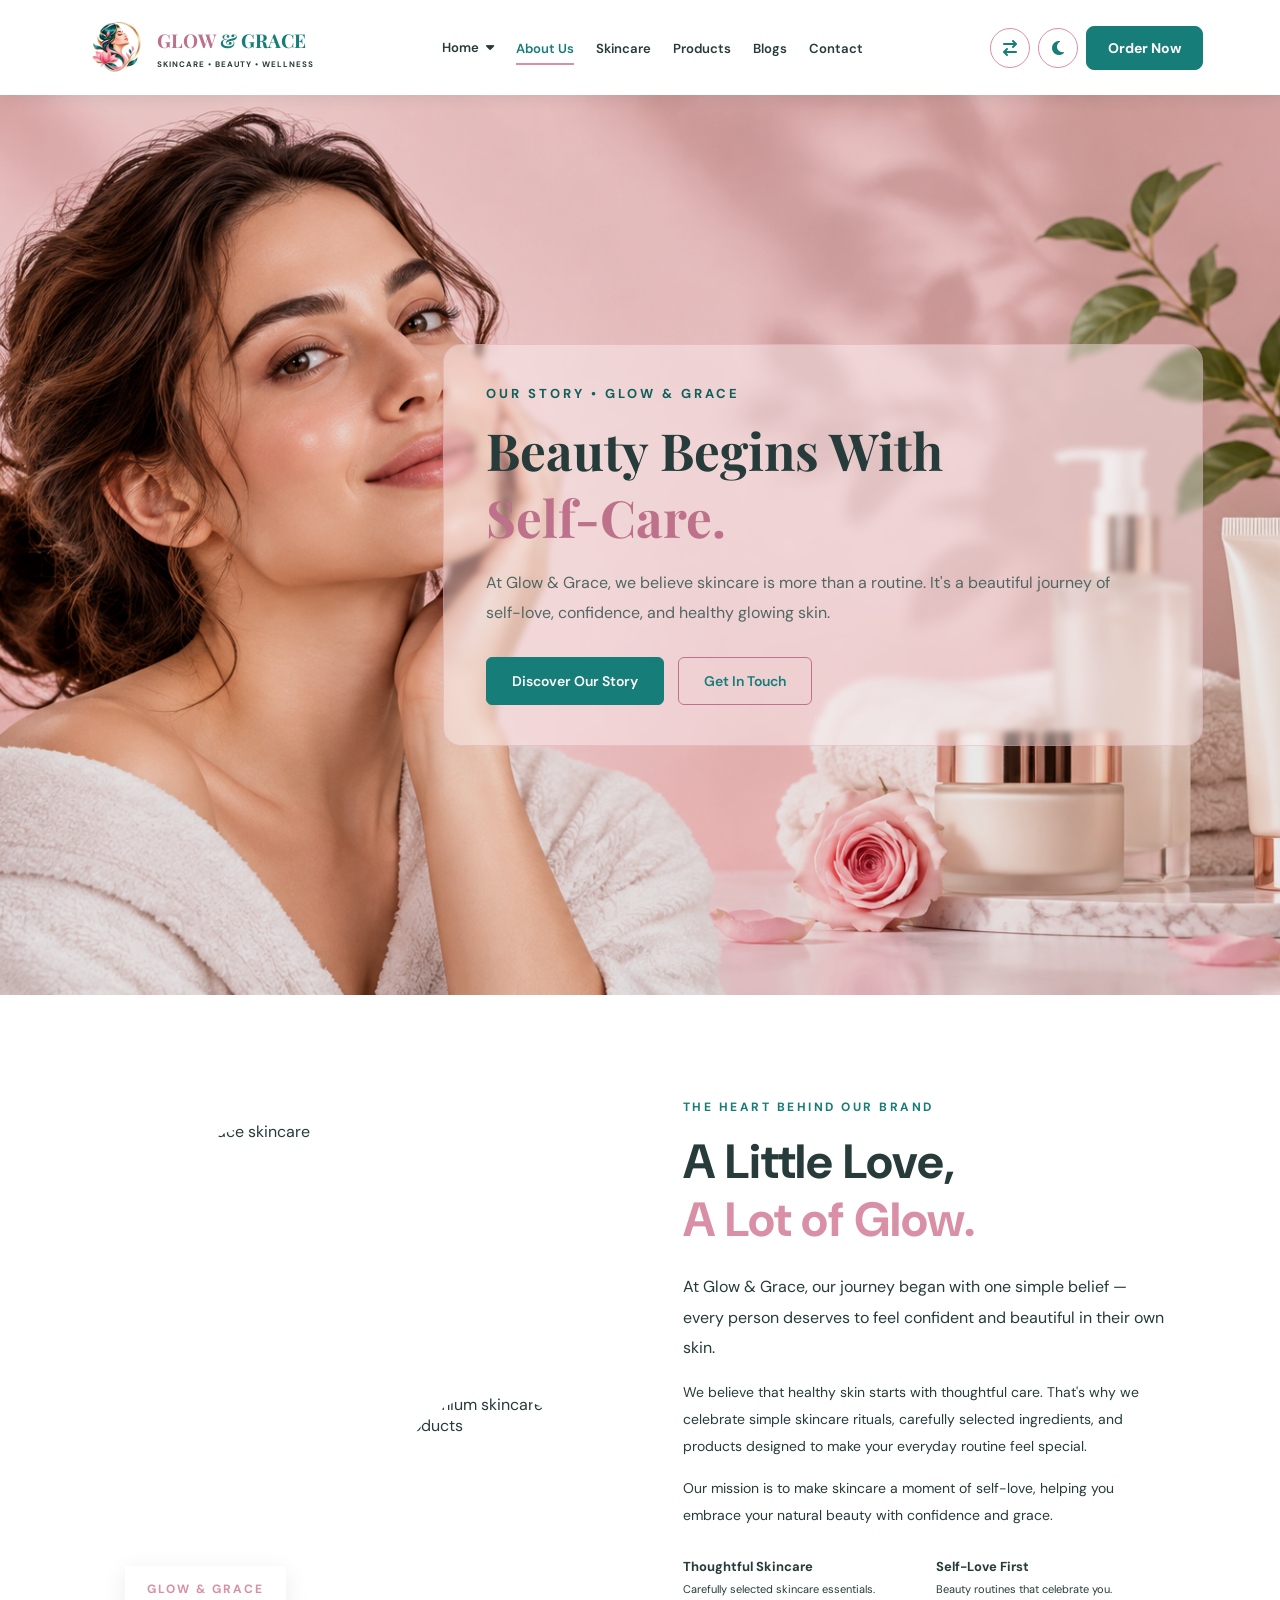
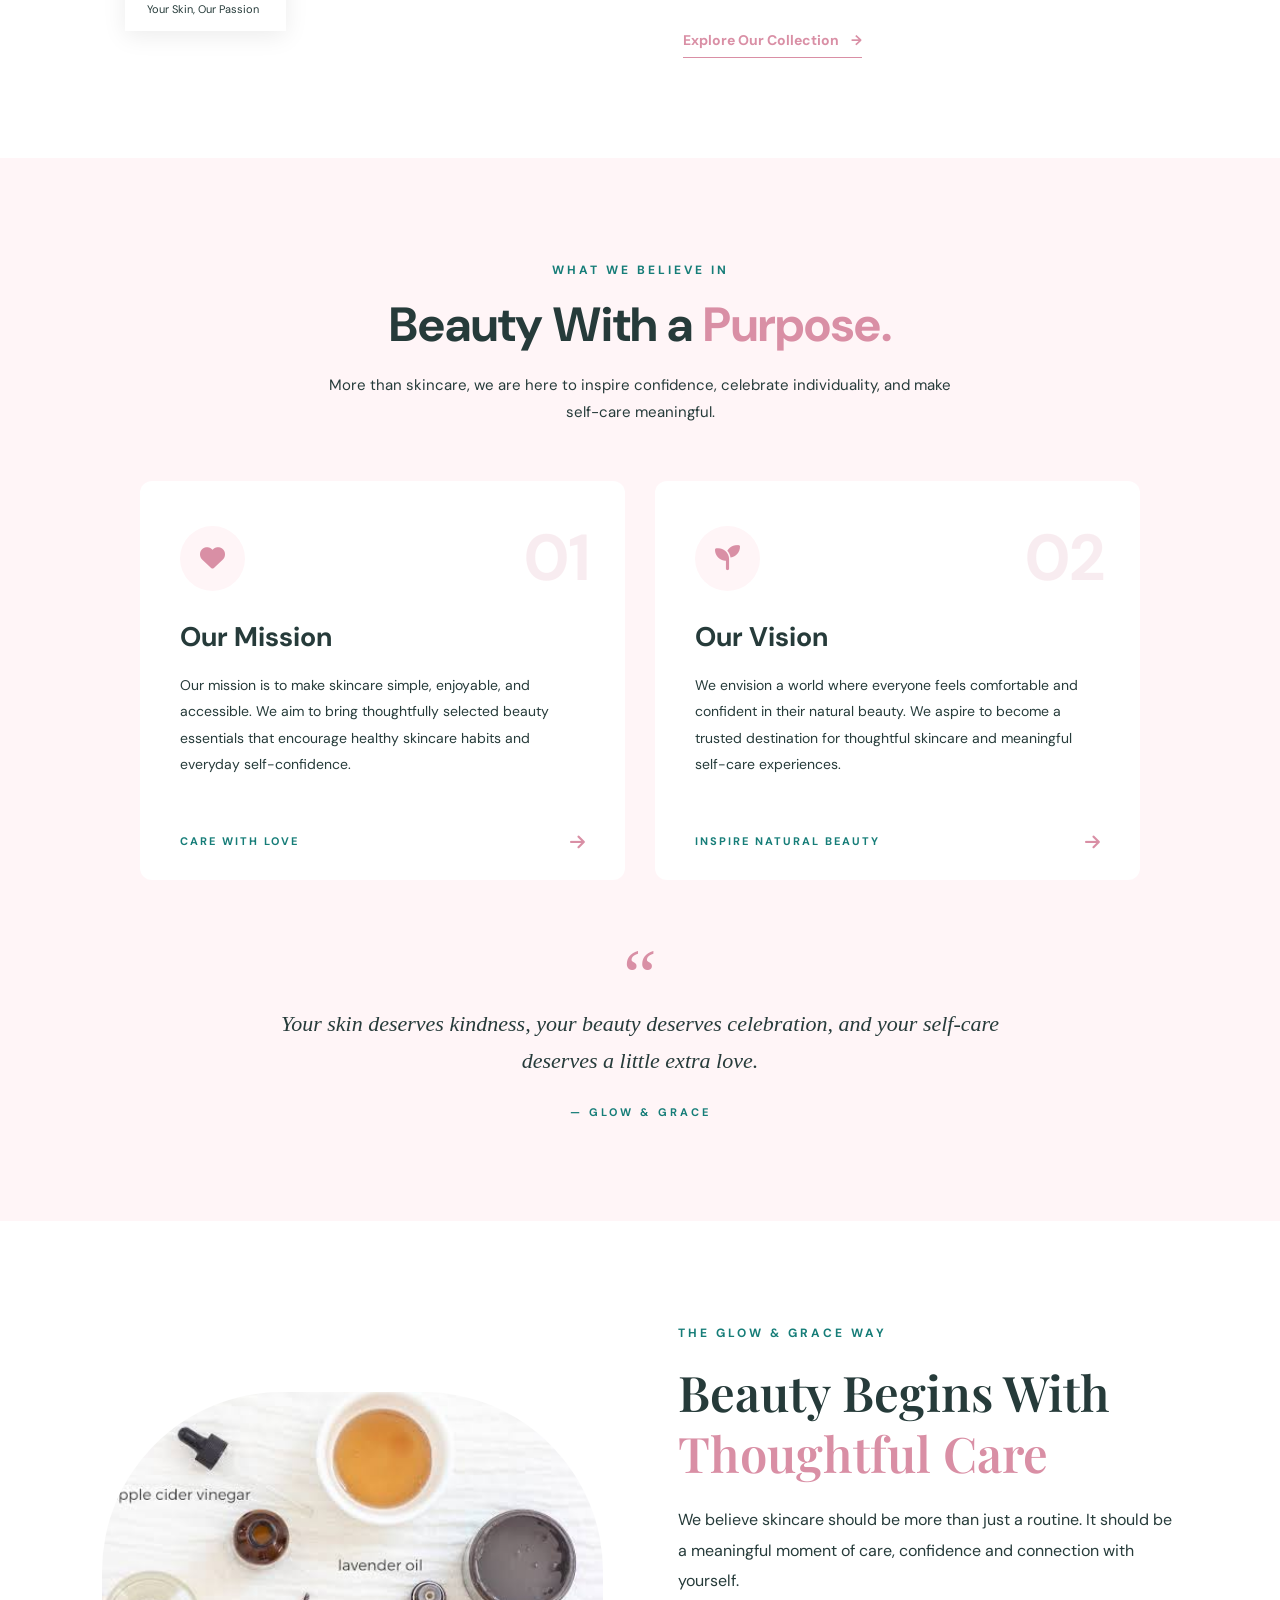
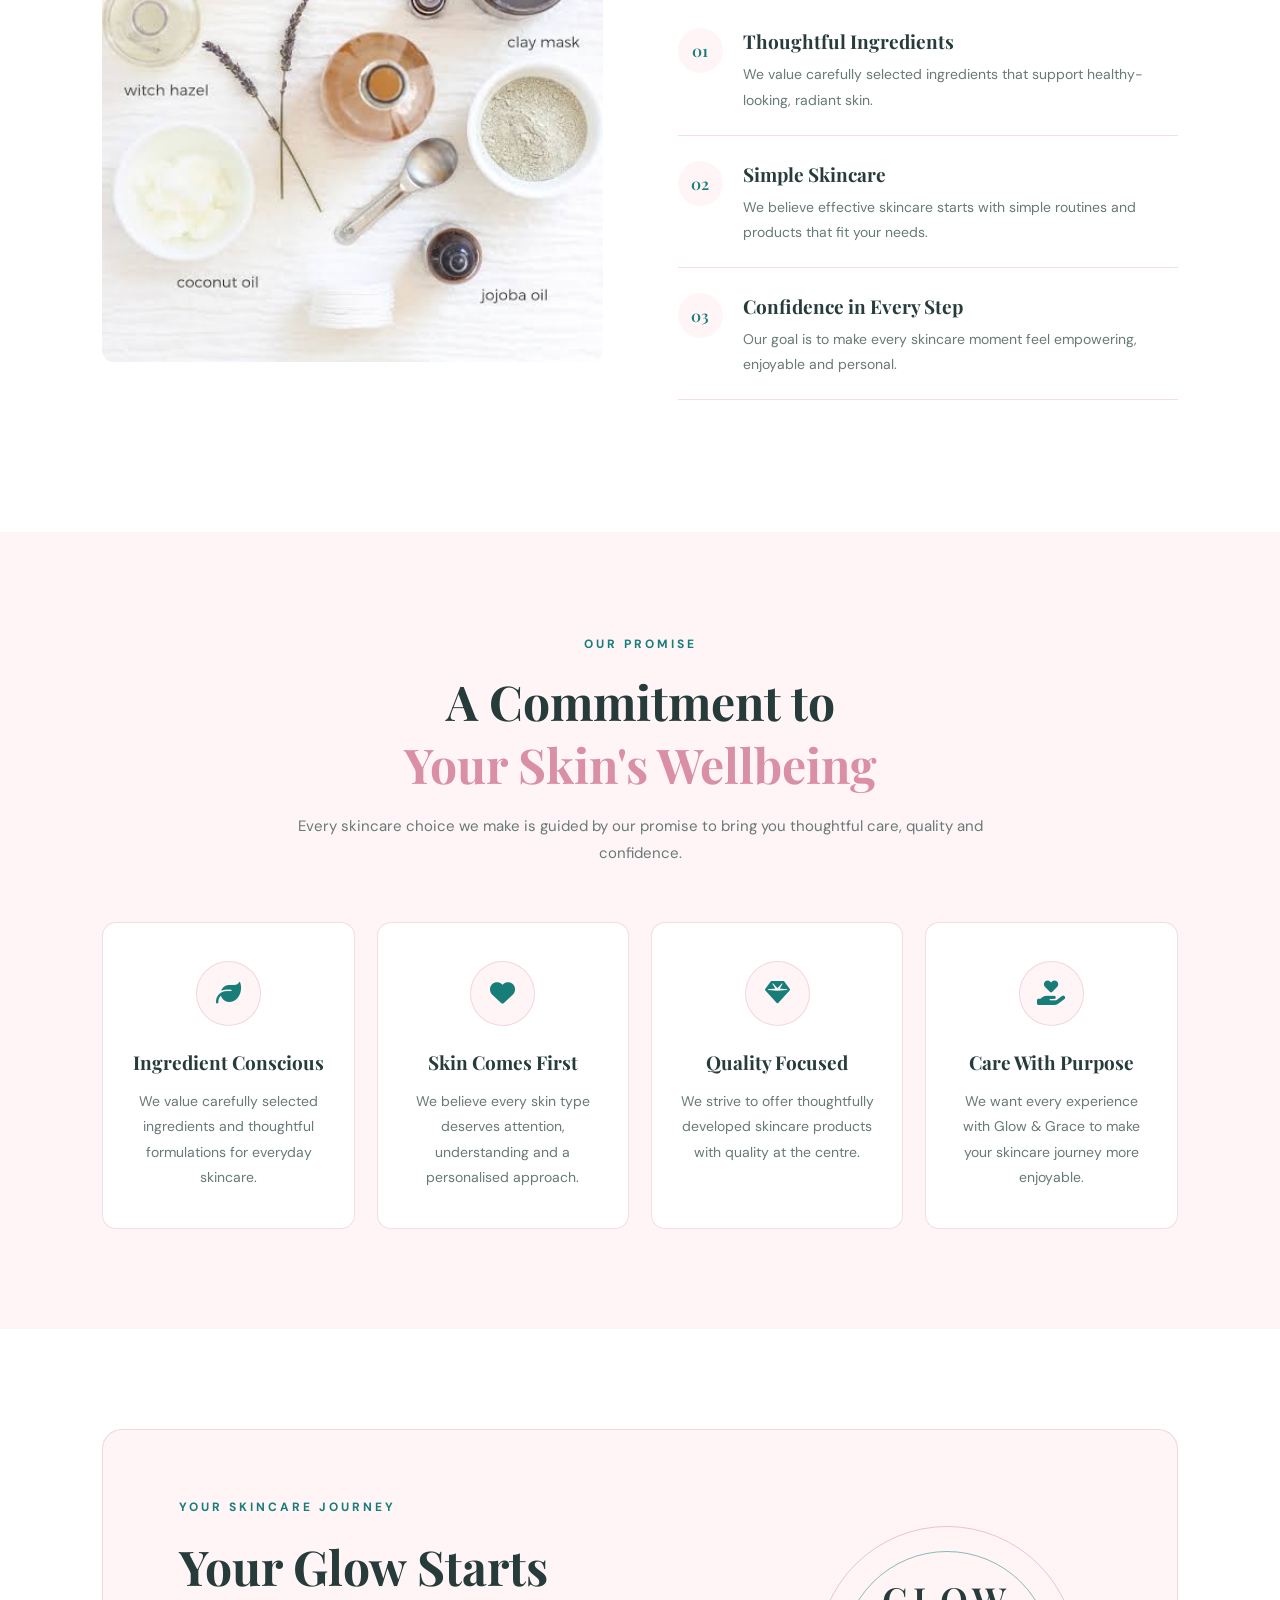
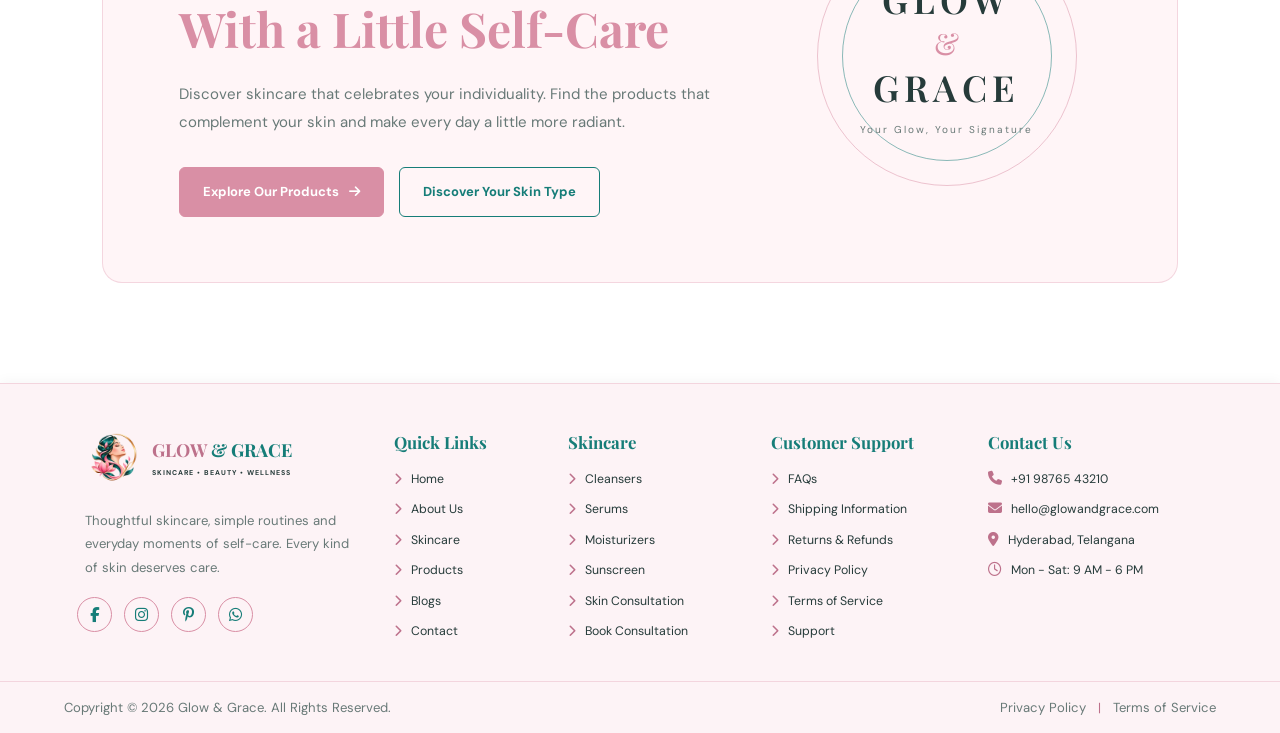
==== about.html @ 5600a412 "Add files via upload" ====
<!DOCTYPE html>
<html lang="en" dir="ltr" data-theme="light">
<head>
    <meta charset="UTF-8">
    <meta name="viewport" content="width=device-width, initial-scale=1.0">

    <title>Glow & Grace | Skincare & Beauty</title>

    <link rel="icon" type="image/png" href="Images/g&glogo1.png">
    <link rel="stylesheet" href="main.css">
    <link rel="stylesheet" href="about.css">
    <script src="main.js"></script>

    <link rel="stylesheet"
    href="https://cdnjs.cloudflare.com/ajax/libs/font-awesome/6.7.2/css/all.min.css">

    <link href="https://fonts.googleapis.com/css2?family=DM+Sans:wght@400;500;600;700&family=Playfair+Display:wght@600;700&display=swap" rel="stylesheet">
</head>

<body>

<!-- ================= HEADER ================= -->

<header class="header">

    <nav class="nav-bar">

        <div class="brand">

            <div class="brand-logo">
                <img src="Images/g&glogo1.png" alt="Glow & Grace Logo">
            </div>

            <div class="brand-title">
                <h1>GLOW <span>& GRACE</span></h1>
                <p>SKINCARE • BEAUTY • WELLNESS</p>
            </div>

        </div>

        <ul class="nav-links" id="navLinks">

            <li class="dropdown">

                <a href="index.html" class="home-btn" id="homeDropdownBtn" data-page="home">
                    Home
                    <span class="caret">
                        <i class="fa-solid fa-caret-down"></i>
                    </span>
                </a>

                <ul class="dropdown-menu" id="homeDropdown">
                    <li><a href="index.html">Home Classic</a></li>
                    <li><a href="home2.html">Home Standard</a></li>
                </ul>

            </li>

            <li><a href="about.html" class="nav-link" data-page="about">About Us</a></li>
            <li><a href="skincare.html" class="nav-link" data-page="skincare">Skincare</a></li>
            <li><a href="products.html" class="nav-link" data-page="products">Products</a></li>
            <li><a href="blog.html" class="nav-link" data-page="blog">Blogs</a></li>
            <li><a href="contact.html" class="nav-link" data-page="contact">Contact</a></li>

        </ul>

        <div class="toggles">

            <button class="utility-toggle" id="rtl-toggle"
                aria-label="Toggle RTL">
                <i class="fa-solid fa-arrow-right-arrow-left"></i>
            </button>

            <button class="utility-toggle" id="theme-toggle"
                aria-label="Toggle dark mode">
                <i class="fa-solid fa-moon"></i>
            </button>

            <a href="order.html" class="primary-btn">
                Order Now
            </a>

            <button class="menu-toggle" id="menu-toggle"
                aria-label="Toggle navigation">
                <i class="fa-solid fa-bars"></i>
            </button>

        </div>

    </nav>

</header>


<!-- ================= HERO SECTION ================= -->

<main>
    
<!-- ABOUT HERO SECTION -->
<section class="about-hero">
    <div class="about-hero-overlay"></div>

    <div class="container about-hero-container">
        <div class="about-hero-content">

            <span class="about-subtitle">
                OUR STORY • GLOW & GRACE
            </span>

            <h1 style="color:#263B3A ;">
                Beauty Begins With
                <span>Self-Care.</span>
            </h1>

            <p style="color: #167d78;">
                At Glow & Grace, we believe skincare is more
                than a routine. It's a beautiful journey of
                self-love, confidence, and healthy glowing skin.
            </p>

            <div class="about-hero-buttons">
                <a href="#our-story" class="about-btn-primary"
                style="background-color: #167D78; color: #FFFFFF; border: 1px solid #167D78;">
                    Discover Our Story
                </a>

                <a href="contact.html" class="about-btn-outline">
                    Get In Touch
                </a>
            </div>

        </div>

       
    </div>
</section>



<!-- =================================
     SECTION 2 - OUR STORY
================================= -->

<section class="our-story-section" id="our-story">
    <div class="container">

        <div class="our-story-grid">

            <!-- LEFT IMAGE -->
            <div class="our-story-images">

                <div class="story-main-image">
                    <img src="https://encrypted-tbn0.gstatic.com/images?q=tbn:ANd9GcR_HB7GALPeX3-nmon_nS7plhGs4Q5XdDBmtcfetYXggQ&s=10"
                         alt="Glow and Grace skincare">
                </div>

                <div class="story-small-image">
                    <img src="https://encrypted-tbn0.gstatic.com/images?q=tbn:ANd9GcQQ8fSxWp8APj9fHH4WBoikP_rkO6vS7uFGVinay301bA&s=10"
                         alt="Premium skincare products">
                </div>

                <div class="story-image-label">
                    <span>GLOW & GRACE</span>
                    <small>Your Skin, Our Passion</small>
                </div>

            </div>

            <!-- RIGHT CONTENT -->
            <div class="our-story-content">

                <span class="story-subtitle">
                    THE HEART BEHIND OUR BRAND
                </span>

                <h2>
                    A Little Love,
                    <span>A Lot of Glow.</span>
                </h2>

                <p class="story-intro">
                    At Glow & Grace, our journey began with
                    one simple belief — every person deserves
                    to feel confident and beautiful in their
                    own skin.
                </p>

                <p>
                    We believe that healthy skin starts with
                    thoughtful care. That's why we celebrate
                    simple skincare rituals, carefully selected
                    ingredients, and products designed to make
                    your everyday routine feel special.
                </p>

                <p>
                    Our mission is to make skincare a moment
                    of self-love, helping you embrace your
                    natural beauty with confidence and grace.
                </p>

                <div class="story-highlights">

                    <div class="story-highlight-item">
                        
                        <div>
                            <h4>Thoughtful Skincare</h4>
                            <p>Carefully selected skincare essentials.</p>
                        </div>
                    </div>

                    <div class="story-highlight-item">
                        
                        <div>
                            <h4>Self-Love First</h4>
                            <p>Beauty routines that celebrate you.</p>
                        </div>
                    </div>

                </div>

                <a href="products.html" class="story-link">
                    Explore Our Collection
                    <span>→</span>
                </a>

            </div>

        </div>

    </div>
</section>



<!-- =================================
     SECTION 3 - MISSION & VISION
================================= -->

<section class="mission-vision-section">

    <div class="container">

        <div class="mission-heading">
            <span class="mission-subtitle">
                WHAT WE BELIEVE IN
            </span>

            <h2>
                Beauty With a
                <span>Purpose.</span>
            </h2>

            <p>
                More than skincare, we are here to inspire
                confidence, celebrate individuality, and
                make self-care meaningful.
            </p>
        </div>

        <div class="mission-vision-grid">

            <!-- MISSION CARD -->
            <div class="mission-card">

                <div class="mission-icon">
                    <i class="fas fa-heart"></i>
                </div>

                <span class="mission-number">01</span>

                <h3>Our Mission</h3>

                <p>
                    Our mission is to make skincare simple,
                    enjoyable, and accessible. We aim to bring
                    thoughtfully selected beauty essentials
                    that encourage healthy skincare habits
                    and everyday self-confidence.
                </p>

                <div class="mission-bottom">
                    <span>CARE WITH LOVE</span>
                    <i class="fas fa-arrow-right"></i>
                </div>

            </div>

            <!-- VISION CARD -->
            <div class="mission-card vision-card">

                <div class="mission-icon">
                    <i class="fas fa-seedling"></i>
                </div>

                <span class="mission-number">02</span>

                <h3>Our Vision</h3>

                <p>
                    We envision a world where everyone feels
                    comfortable and confident in their natural
                    beauty. We aspire to become a trusted
                    destination for thoughtful skincare and
                    meaningful self-care experiences.
                </p>

                <div class="mission-bottom">
                    <span>INSPIRE NATURAL BEAUTY</span>
                    <i class="fas fa-arrow-right"></i>
                </div>

            </div>

        </div>

        <div class="mission-quote">
            <span>“</span>
            <p>
                Your skin deserves kindness, your beauty
                deserves celebration, and your self-care
                deserves a little extra love.
            </p>
            <small>— GLOW & GRACE</small>
        </div>

    </div>

</section>

<!-- =====================================
     ABOUT SECTION 3 - OUR PHILOSOPHY
===================================== -->

<section class="about-philosophy">

    <div class="philosophy-container">

        <div class="philosophy-image">
            <img src="Images/abb2.jpg"
                 alt="Glow and Grace skincare philosophy">
        </div>

        <div class="philosophy-content">

            <span class="philosophy-tag">
                THE GLOW & GRACE WAY
            </span>

            <h2>
                Beauty Begins With
                <span>Thoughtful Care</span>
            </h2>

            <p class="philosophy-intro">
                We believe skincare should be more than just a routine.
                It should be a meaningful moment of care, confidence
                and connection with yourself.
            </p>

            <div class="philosophy-points">

                <div class="philosophy-point">
                    <span class="point-number">01</span>
                    <div>
                        <h3>Thoughtful Ingredients</h3>
                        <p>
                            We value carefully selected ingredients
                            that support healthy-looking, radiant skin.
                        </p>
                    </div>
                </div>

                <div class="philosophy-point">
                    <span class="point-number">02</span>
                    <div>
                        <h3>Simple Skincare</h3>
                        <p>
                            We believe effective skincare starts with
                            simple routines and products that fit your needs.
                        </p>
                    </div>
                </div>

                <div class="philosophy-point">
                    <span class="point-number">03</span>
                    <div>
                        <h3>Confidence in Every Step</h3>
                        <p>
                            Our goal is to make every skincare moment
                            feel empowering, enjoyable and personal.
                        </p>
                    </div>
                </div>

            </div>

        </div>

    </div>

</section>

<!-- =====================================
     ABOUT SECTION 4 - OUR COMMITMENT
===================================== -->

<section class="about-commitment">

    <div class="commitment-container">

        <div class="commitment-heading">
            <span class="commitment-tag">OUR PROMISE</span>

            <h2>
                A Commitment to
                <span>Your Skin's Wellbeing</span>
            </h2>

            <p>
                Every skincare choice we make is guided by our promise
                to bring you thoughtful care, quality and confidence.
            </p>
        </div>

        <div class="commitment-grid">

            <!-- CARD 1 -->
            <div class="commitment-card">

                <div class="commitment-icon">
                    <i class="fa-solid fa-leaf"></i>
                </div>

                <h3>Ingredient Conscious</h3>

                <p>
                    We value carefully selected ingredients and
                    thoughtful formulations for everyday skincare.
                </p>

            </div>

            <!-- CARD 2 -->
            <div class="commitment-card">

                <div class="commitment-icon">
                    <i class="fa-solid fa-heart"></i>
                </div>

                <h3>Skin Comes First</h3>

                <p>
                    We believe every skin type deserves attention,
                    understanding and a personalised approach.
                </p>

            </div>

            <!-- CARD 3 -->
            <div class="commitment-card">

                <div class="commitment-icon">
                    <i class="fa-solid fa-gem"></i>
                </div>

                <h3>Quality Focused</h3>

                <p>
                    We strive to offer thoughtfully developed
                    skincare products with quality at the centre.
                </p>

            </div>

            <!-- CARD 4 -->
            <div class="commitment-card">

                <div class="commitment-icon">
                    <i class="fa-solid fa-hand-holding-heart"></i>
                </div>

                <h3>Care With Purpose</h3>

                <p>
                    We want every experience with Glow & Grace
                    to make your skincare journey more enjoyable.
                </p>

            </div>

        </div>

    </div>

</section>

<!-- =====================================
     ABOUT SECTION 5 - FINAL CTA
===================================== -->

<section class="about-final-cta">

    <div class="about-cta-container">

        <div class="about-cta-content">

            <span class="about-cta-tag">YOUR SKINCARE JOURNEY</span>

            <h2>
                Your Glow Starts
                <span>With a Little Self-Care</span>
            </h2>

            <p>
                Discover skincare that celebrates your individuality.
                Find the products that complement your skin and make
                every day a little more radiant.
            </p>

            <div class="about-cta-buttons">

                <a href="products.html" class="about-cta-primary">
                    Explore Our Products
                    <i class="fa-solid fa-arrow-right"></i>
                </a>

                <a href="skincare.html" class="about-cta-secondary">
                    Discover Your Skin Type
                </a>

            </div>

        </div>

        <div class="about-cta-decoration">

            <div class="cta-circle cta-circle-one"></div>
            <div class="cta-circle cta-circle-two"></div>

            <div class="cta-decoration-text">
                <span>GLOW</span>
                <strong>&</strong>
                <span>GRACE</span>
                <small>Your Glow, Your Signature</small>
            </div>

        </div>

    </div>

</section>




</main>
<!-- ================= FOOTER ================= -->

<footer class="footer">

    <div class="footer-bar">

        <div class="footer-container">

            <div class="footer-brand">

                <div class="footer-brand-logo">
                    <img src="Images/g&glogo1.png" alt="Glow & Grace Logo">
                </div>

                <div class="footer-brand-title">
                    <h2>GLOW <span>& GRACE</span></h2>
                    <p>SKINCARE • BEAUTY • WELLNESS</p>
                </div>

            </div>

            <div class="brand-info">
                <p>
                    Thoughtful skincare, simple routines and everyday
                    moments of self-care. Every kind of skin deserves care.
                </p>
            </div>

            <div class="social-icons">

                <a href="#" aria-label="Facebook">
                    <i class="fa-brands fa-facebook-f"></i>
                </a>

                <a href="#" aria-label="Instagram">
                    <i class="fa-brands fa-instagram"></i>
                </a>

                <a href="#" aria-label="Pinterest">
                    <i class="fa-brands fa-pinterest-p"></i>
                </a>

                <a href="#" aria-label="WhatsApp">
                    <i class="fa-brands fa-whatsapp"></i>
                </a>

            </div>

        </div>


        <div class="footer-box">

            <h3>Quick Links</h3>

            <a href="index.html"><i class="fa-solid fa-chevron-right"></i> Home</a>
            <a href="about.html"><i class="fa-solid fa-chevron-right"></i> About Us</a>
            <a href="services.html"><i class="fa-solid fa-chevron-right"></i> Skincare</a>
            <a href="products.html"><i class="fa-solid fa-chevron-right"></i> Products</a>
            <a href="blog.html"><i class="fa-solid fa-chevron-right"></i> Blogs</a>
            <a href="contact.html"><i class="fa-solid fa-chevron-right"></i> Contact</a>

        </div>


        <div class="footer-box">

            <h3>Skincare</h3>

            <a href="products.html"><i class="fa-solid fa-chevron-right"></i> Cleansers</a>
            <a href="products.html"><i class="fa-solid fa-chevron-right"></i> Serums</a>
            <a href="products.html"><i class="fa-solid fa-chevron-right"></i> Moisturizers</a>
            <a href="products.html"><i class="fa-solid fa-chevron-right"></i> Sunscreen</a>
            <a href="services.html"><i class="fa-solid fa-chevron-right"></i> Skin Consultation</a>
            <a href="booking.html"><i class="fa-solid fa-chevron-right"></i> Book Consultation</a>

        </div>


        <div class="footer-box">

            <h3>Customer Support</h3>

            <a href="contact.html"><i class="fa-solid fa-chevron-right"></i> FAQs</a>
            <a href="contact.html"><i class="fa-solid fa-chevron-right"></i> Shipping Information</a>
            <a href="contact.html"><i class="fa-solid fa-chevron-right"></i> Returns & Refunds</a>
            <a href="privacy-policy.html"><i class="fa-solid fa-chevron-right"></i> Privacy Policy</a>
            <a href="terms-of-service.html"><i class="fa-solid fa-chevron-right"></i> Terms of Service</a>
            <a href="contact.html"><i class="fa-solid fa-chevron-right"></i> Support</a>

        </div>


        <div class="footer-box">

            <h3>Contact Us</h3>

            <p><i class="fa-solid fa-phone"></i> +91 98765 43210</p>

            <p><i class="fa-solid fa-envelope"></i> hello@glowandgrace.com</p>

            <p><i class="fa-solid fa-location-dot"></i> Hyderabad, Telangana</p>

            <p><i class="fa-regular fa-clock"></i> Mon - Sat: 9 AM - 6 PM</p>

        </div>

    </div>

    <div class="footer-bottom">

        <p>
            Copyright © 2026 Glow & Grace. All Rights Reserved.
        </p>

        <div class="footer-legal-links">
            <a href="privacy-policy.html">Privacy Policy</a>
            <span>|</span>
            <a href="terms-of-service.html">Terms of Service</a>
        </div>

    </div>

</footer>


<!-- JAVASCRIPT -->


</body>
</html>
---- main.css ----
/* =========================================
   GLOW & GRACE
   HEADER AND FOOTER CSS ONLY
   Primary: Soft Rose Pink
   Secondary: Deep Teal
========================================= */

/* =========================================
   GLOBAL SETTINGS
========================================= */

* {
    margin: 0;
    padding: 0;
    box-sizing: border-box;
}

:root,
[data-theme="light"] {
    color-scheme: light;

    --bg-color: #FFFFFF;
    --surface: #FFFFFF;
    --soft-bg: #FFF5F7;

    --text-color: #263B3A;
    --paragraph-color: #687977;

    --primary-color: #D98FA5;
    --primary-dark: #BD718B;

    --secondary-color: #167D78;
    --secondary-dark: #105F5B;

    --border-color: rgba(217,143,165,0.30);
    --footer-bg: #FDF3F6;

    --shadow: 0 3px 14px rgba(28,54,52,0.09);
}

[data-theme="dark"] {
    color-scheme: dark;

    --bg-color: #101B1B;
    --surface: #172525;
    --soft-bg: #1B2B2A;

    --text-color: #EDF5F2;
    --paragraph-color: #B5C6C1;

    --primary-color: #E5A0B5;
    --primary-dark: #D7839F;

    --secondary-color: #55B8AE;
    --secondary-dark: #278D84;

    --border-color: rgba(229,160,181,0.28);
    --footer-bg: #142221;

    --shadow: 0 3px 14px rgba(0,0,0,0.25);
}

html {
    scroll-behavior: smooth;
    scroll-padding-top: 100px;
}

body {
    min-height: 100vh;
    background: var(--bg-color);
    color: var(--text-color);
    font-family: "DM Sans", Arial, sans-serif;
    transition: background .3s ease, color .3s ease;
}

a {
    text-decoration: none;
    color: inherit;
}

button {
    font: inherit;
    cursor: pointer;
}

img {
    display: block;
    max-width: 100%;
}


/* =========================================
   HEADER
========================================= */

.header {
    width: 100%;
    min-height: 95px;
    background: var(--surface);

    position: sticky;
    top: 0;
    z-index: 1000;

    box-shadow: var(--shadow);
}

.nav-bar {
    display: flex;
    align-items: center;
    justify-content: space-between;

    flex-direction: row;
    flex-wrap: nowrap;

    max-width: 1200px;
    width: 90%;
    min-height: 95px;

    margin: 0 auto;
    padding: 0 1%;
    gap: 12px;
}

/* BRAND */

.brand,
.footer-brand {
    display: flex;
    align-items: center;
    justify-content: flex-start;

    flex-shrink: 0;
    min-width: 0;
}

.brand-logo img,
.footer-brand-logo img {
    width: 80px;
    height: 82px;
    object-fit: contain;
}

.brand-title h1,
.footer-brand-title h2 {
    color: var(--primary-dark);
    font-family: "Playfair Display", Georgia, serif;
    font-size: 19px;
    font-weight: 700;
    white-space: nowrap;
}

.brand-title span,
.footer-brand-title span {
    color: var(--secondary-color);
}

.brand-title p,
.footer-brand-title p {
    color: var(--text-color);
    margin-top: 6px;

    font-size: 8px;
    font-weight: 700;
    letter-spacing: 1px;
    white-space: nowrap;
}


/* =========================================
   NAVIGATION
========================================= */

.nav-links {
    display: flex;
    align-items: center;
    justify-content: center;

    flex-direction: row;
    flex: 1;

    gap: 22px;
    list-style: none;
}

.nav-links > li {
    list-style: none;
}

.nav-links a {
    color: var(--text-color);
    font-size: .82rem;
    font-weight: 600;
    white-space: nowrap;

    transition: color .25s ease;
}

.nav-links a:hover,
.nav-links a.active {
    color: var(--secondary-color);
}

/* NAV UNDERLINE */

.nav-links > li:not(.dropdown) > a {
    position: relative;
    padding-block: 10px;
}

.nav-links > li:not(.dropdown) > a::after {
    content: "";

    position: absolute;
    inset-inline-start: 0;
    bottom: 2px;

    width: 0;
    height: 2px;

    background: var(--primary-color);
    transition: width .25s ease;
}

.nav-links > li:not(.dropdown) > a:hover::after,
.nav-links > li:not(.dropdown) > a.active::after {
    width: 100%;
}


/* =========================================
   HOME DROPDOWN
========================================= */

.dropdown {
    position: relative;
    display: inline-block;
}

.dropdown > .home-btn {
    display: inline-flex;
    align-items: center;
    gap: 4px;

    padding-block: 10px;
    position: relative;
}

/* HOME ACTIVE UNDERLINE */

.dropdown > .home-btn::after {
    content: "";

    position: absolute;
    inset-inline-start: 0;
    bottom: 2px;

    width: 0;
    height: 2px;

    background: var(--primary-color);
    transition: width .25s ease;
}

.dropdown > .home-btn:hover::after,
.dropdown > .home-btn.active::after {
    width: 100%;
}

/* DROPDOWN MENU */

.dropdown-menu {
    display: none;

    position: absolute;
    top: calc(100% + 17px);
    inset-inline-start: 0;

    min-width: 165px;

    background: var(--surface);
    padding: 8px 0;

    list-style: none;

    border-radius: 8px;
    border: 1px solid var(--border-color);

    box-shadow: 0 12px 28px rgba(0,0,0,.12);
    z-index: 1001;
}

.dropdown-menu li a {
    display: block;
    padding: 11px 15px;

    color: var(--text-color);
    font-size: .82rem;
}

.dropdown-menu li a:hover,
.dropdown-menu li a.active {
    background: var(--soft-bg);
    color: var(--secondary-color);
}

/* JAVASCRIPT DROPDOWN ACTIVE */

.dropdown.active .dropdown-menu {
    display: block;
}

.caret {
    display: inline-block;
    margin-inline-start: 3px;
    transition: transform .3s;
}

.dropdown.active .caret {
    transform: rotate(180deg);
}


/* =========================================
   HEADER BUTTONS
========================================= */

.toggles {
    display: flex;
    align-items: center;
    justify-content: flex-end;

    flex-direction: row;
    gap: 8px;

    flex-shrink: 0;
}

.utility-toggle,
.menu-toggle {
    width: 40px;
    height: 40px;

    display: inline-flex;
    justify-content: center;
    align-items: center;

    background: transparent;
    color: var(--secondary-color);

    border: 1.5px solid var(--primary-color);
    border-radius: 50%;

    font-size: 16px;
    cursor: pointer;

    transition: all .3s ease;
}

.utility-toggle:hover,
.menu-toggle:hover {
    background: var(--secondary-color);
    color: #FFFFFF;
    border-color: var(--secondary-color);

    transform: translateY(-2px);
}


/* =========================================
   PRIMARY BUTTON
========================================= */

.primary-btn,
.secondary-btn {
    display: inline-flex;
    align-items: center;
    justify-content: center;
    gap: 9px;

    padding: 12px 21px;

    border-radius: 8px;
    font-size: 14px;
    font-weight: 700;

    transition: all .3s ease;
    cursor: pointer;
}

.primary-btn {
    background: var(--secondary-color);
    color: #FFFFFF;
    border: 1.5px solid var(--secondary-color);
}

.primary-btn:hover {
    background: var(--secondary-dark);
    border-color: var(--secondary-dark);
    transform: translateY(-2px);
}

.secondary-btn {
    background: transparent;
    color: var(--secondary-color);
    border: 1.5px solid var(--primary-color);
}

.secondary-btn:hover {
    background: var(--primary-color);
    color: #FFFFFF;
    transform: translateY(-2px);
}

.menu-toggle {
    display: none;
}


/* =========================================
   FOOTER
========================================= */

.footer {
    width: 100%;

    background: var(--footer-bg);

    border-top: 1px solid var(--border-color);
    box-shadow: 0 -2px 12px rgba(0,0,0,.04);
}


/* =========================================
   FOOTER GRID
========================================= */

.footer-bar {
    display: grid;

    grid-template-columns: 2fr 1fr 1.2fr 1.3fr 1.5fr;

    max-width: 1200px;
    width: 90%;

    margin: 0 auto;
    padding: 35px 1% 28px;

    gap: 30px;
}


/* =========================================
   FOOTER BRAND
========================================= */

.footer-container {
    display: flex;
    flex-direction: column;

    align-items: flex-start;
    justify-content: flex-start;
}

.footer-brand-logo img {
    width: 75px;
    height: 78px;
    object-fit: contain;
}

.footer-brand-title h2 {
    font-size: 18px;
}

.footer-brand-title p {
    font-size: 7px;
}

.brand-info {
    color: var(--paragraph-color);

    padding-inline-start: 8px;

    line-height: 1.8;
    font-size: .82rem;

    margin-top: 12px;
}


/* =========================================
   SOCIAL ICONS
========================================= */

.social-icons {
    display: flex;
    align-items: center;

    gap: 12px;
    margin-top: 17px;
}

.social-icons a {
    width: 35px;
    height: 35px;

    display: inline-flex;
    align-items: center;
    justify-content: center;

    color: var(--secondary-color);

    border: 1px solid var(--primary-color);
    border-radius: 50%;

    font-size: 15px;
    transition: .25s;
}

.social-icons a:hover {
    background: var(--secondary-color);
    color: #FFFFFF;
    border-color: var(--secondary-color);
}


/* =========================================
   FOOTER LINKS
========================================= */

.footer-box {
    padding-top: 12px;

    display: flex;
    flex-direction: column;
    align-items: flex-start;
}

.footer-box h3 {
    color: var(--secondary-color);

    font: 700 1.05rem "Playfair Display", Georgia, serif;

    margin-bottom: 17px;
}

.footer-box a,
.footer-box p {
    color: var(--text-color);

    margin-bottom: 12px;

    font-size: .77rem;
    line-height: 1.5;

    transition: color .2s;
}

.footer-box a:hover {
    color: var(--primary-dark);
}

.footer-box i {
    color: var(--primary-dark);
    font-size: 12px;
    margin-inline-end: 6px;
}

.footer-box p i {
    font-size: 14px;
}


/* =========================================
   FOOTER COPYRIGHT
========================================= */

.footer-bottom {
    width: 100%;

    border-top: 1px solid var(--border-color);

    padding: 17px 5%;

    display: flex;
    align-items: center;
    justify-content: space-between;

    flex-wrap: wrap;
    gap: 12px;
}

.footer-bottom p {
    text-align: left;
    color: var(--paragraph-color);

    font-size: .82rem;
    margin: 0;
}


/* =========================================
   PRIVACY POLICY & TERMS LINKS
========================================= */

.footer-legal-links {
    display: flex;
    align-items: center;
    justify-content: flex-end;

    flex-wrap: wrap;
    gap: 12px;
}

.footer-legal-links a {
    color: var(--paragraph-color);
    font-size: .82rem;

    transition: color .25s ease;
}

.footer-legal-links a:hover {
    color: var(--secondary-color);
}

.footer-legal-links span {
    color: var(--primary-dark);
    font-size: .8rem;
}


/* =========================================
   RTL SUPPORT
========================================= */

html[dir="rtl"] .footer-container,
html[dir="rtl"] .footer-box {
    align-items: flex-start;
}

html[dir="rtl"] .dropdown-menu {
    text-align: right;
}

html[dir="rtl"] .footer-bottom {
    direction: rtl;
}

html[dir="rtl"] .footer-bottom p {
    text-align: right;
}


/* =========================================
   RESPONSIVE DESIGN
========================================= */

@media (max-width: 1100px) {

    .nav-links {
        gap: 13px;
    }

    .nav-links a {
        font-size: .76rem;
    }

    .brand-logo img {
        width: 65px;
    }

    .brand-title h1 {
        font-size: 17px;
    }

    .toggles .primary-btn {
        padding: 11px 14px;
        font-size: 12px;
    }

    .footer-bar {
        gap: 20px;
        grid-template-columns: 1.7fr 1fr 1fr 1.2fr 1.4fr;
    }
}


/* =========================================
   TABLET RESPONSIVE
========================================= */

@media (max-width: 900px) {

    .header,
    .nav-bar {
        min-height: 82px;
    }

    .nav-bar {
        position: relative;
    }

    .nav-links {
        display: none;

        position: absolute;
        top: 100%;
        inset-inline: 0;

        width: 100%;
        padding: 18px;

        background: var(--surface);

        border: 1px solid var(--border-color);
        border-radius: 0 0 12px 12px;

        box-shadow: var(--shadow);

        flex-direction: column;
        align-items: stretch;

        gap: 0;
    }

    .nav-links.show {
        display: flex;
    }

    .nav-links > li,
    .nav-links > a {
        width: 100%;
    }

    .nav-links > li:not(.dropdown) > a,
    .nav-links .dropdown > a {
        display: block;
        padding: 12px 8px;
    }

    .dropdown {
        display: block;
        width: 100%;
    }

    .dropdown > .home-btn {
        display: flex;
        width: 100%;
        justify-content: space-between;
    }

    .dropdown-menu {
        position: static;

        box-shadow: none;
        margin: 5px 0 8px;

        width: 100%;
    }

    .menu-toggle {
        display: inline-flex;
    }

    .footer-bar {
        grid-template-columns: repeat(3, 1fr);
    }
}


/* =========================================
   MOBILE RESPONSIVE
========================================= */

@media (max-width: 650px) {

    .nav-bar {
        width: 94%;
        gap: 7px;
    }

    .brand-logo img {
        width: 52px;
        height: 65px;
    }

    .brand-title h1 {
        font-size: 15px;
    }

    .brand-title p {
        font-size: 6px;
        letter-spacing: .5px;
    }

    .toggles {
        gap: 5px;
    }

    .utility-toggle,
    .menu-toggle {
        width: 34px;
        height: 36px;
        font-size: 14px;
    }

    .toggles .primary-btn {
        display: none;
    }

    /* FOOTER */

    .footer-bar {
        grid-template-columns: repeat(2, 1fr);

        gap: 25px 18px;
        padding-top: 30px;
    }

    .footer-container {
        grid-column: 1 / -1;
    }

    .footer-box h3 {
        margin-bottom: 12px;
    }

    .footer-bottom {
        flex-direction: column;
        justify-content: center;

        text-align: center;
        gap: 10px;
    }

    .footer-bottom p {
        text-align: center;
    }

    .footer-legal-links {
        justify-content: center;
    }
}


/* =========================================
   SMALL MOBILE
========================================= */

@media (max-width: 390px) {

    .brand-title h1 {
        font-size: 13px;
    }

    .brand-title p {
        font-size: 5.5px;
    }

    .brand-logo img {
        width: 45px;
    }

    .utility-toggle,
    .menu-toggle {
        width: 31px;
    }

    .footer-bar {
        grid-template-columns: 1fr 1fr;
    }

    .footer-legal-links {
        gap: 8px;
    }

    .footer-legal-links a {
        font-size: .75rem;
    }
}
---- about.css ----
/* =========================================
   ABOUT PAGE HERO SECTION
========================================= */

.about-hero {
    position: relative;
    width: 100%;
    height: 100vh;
    height: 100svh;
    min-height: 600px;

    background-image: url("Images/Ah1.png");
    background-size: cover;
    background-position: center center;
    background-repeat: no-repeat;

    display: flex;
    align-items: center;

    overflow: hidden;
    isolation: isolate;
}

/* IMAGE OVERLAY */

.about-hero::before {
    content: "";
    position: absolute;
    inset: 0;
    z-index: 0;
    background: rgba(0, 0, 0, 0.10);
    pointer-events: none;
}

/* REMOVE OLD OVERLAY */

.about-hero-overlay {
    display: none !important;
}

/* =========================================
   HERO CONTAINER
========================================= */

.about-hero-container {
    position: relative;
    z-index: 2;

    width: 100%;
    max-width: 1400px;
    margin: 0 auto;
    padding: 40px 6%;

    display: flex;
    justify-content: flex-end;
    align-items: center;
}

/* =========================================
   CONTENT OVERLAY - RIGHT SIDE
========================================= */

.about-hero-content {
    width: 100%;
    max-width: 760px;

    margin-left: auto;
    margin-right: 0;

    padding: 40px 42px;

    display: flex;
    flex-direction: column;
    align-items: flex-start;

    text-align: left;

    background: rgba(255, 245, 247, 0.38);
    border: 1px solid rgba(217, 143, 165, 0.30);
    border-radius: 18px;

    backdrop-filter: blur(3px);
    -webkit-backdrop-filter: blur(3px);
}

/* =========================================
   TAGLINE
========================================= */

.about-subtitle {
    display: block;
    width: 100%;

    text-align: left;

    color: #167D78;
    font-size: 13px;
    font-weight: 700;
    letter-spacing: 3px;

    margin-bottom: 18px;
}

/* =========================================
   MAIN HEADING
========================================= */

.about-hero-content h1 {
    width: 100%;

    color: #263B3A !important;

    font-family: 'Playfair Display', serif;
    font-size: clamp(32px, 4vw, 54px);
    font-weight: 700;
    line-height: 1.2;

    text-align: left;
    margin: 0 0 20px;
}

/* SPAN IN SEPARATE SECOND LINE */

.about-hero-content h1 span {
    display: block;
    color: #BD718B;
    margin-top: 5px;
}

/* =========================================
   DESCRIPTION
========================================= */

.about-hero-content p {
    width: 100%;
    max-width: 650px;

    color: #526663 !important;

    font-size: 16px;
    line-height: 1.9;
    font-weight: 400;

    text-align: left;
    margin: 0 0 28px;
}

/* =========================================
   BUTTONS
========================================= */

.about-hero-buttons {
    width: 100%;

    display: flex;
    justify-content: flex-start;
    align-items: center;
    flex-wrap: wrap;
    gap: 14px;
}

.about-btn-primary,
.about-btn-outline {
    display: inline-flex;
    align-items: center;
    justify-content: center;

    padding: 14px 25px;
    border-radius: 6px;

    font-size: 14px;
    font-weight: 600;
    text-decoration: none;

    transition: all 0.3s ease;
}

.about-btn-primary {
    background: #167D78;
    color: #FFFFFF;
    border: 1px solid #167D78;
}

.about-btn-primary:hover {
    background: #105F5B;
    border-color: #105F5B;
    transform: translateY(-3px);
}

.about-btn-outline {
    background: transparent;
    color: #167D78;
    border: 1px solid #BD718B;;
}

.about-btn-outline:hover {
   
    color: #167D78;
    transform: translateY(-3px);
}

/* =========================================
   HERO BOTTOM TAG
========================================= */

.about-hero-tag {
    position: absolute;
    left: 6%;
    bottom: 35px;

    display: flex;
    flex-direction: column;
    gap: 6px;

    color: #FFFFFF;
    z-index: 2;
}

.about-hero-tag span {
    font-size: 12px;
    font-weight: 700;
    letter-spacing: 3px;
}

.about-hero-tag small {
    font-size: 13px;
    color: rgba(255, 255, 255, 0.85);
}

/* =========================================
   LIGHT MODE
========================================= */

[data-theme="light"] .about-hero::before {
    background: rgba(0, 0, 0, 0.08);
}

[data-theme="light"] .about-hero-content {
    background: rgba(255, 245, 247, 0.42);
    border-color: rgba(217, 143, 165, 0.35);
}

[data-theme="light"] .about-subtitle {
    color: #105F5B;
}

[data-theme="light"] .about-hero-content h1 {
    color: #263B3A !important;
}

[data-theme="light"] .about-hero-content h1 span {
    color: #BD718B;
}

[data-theme="light"] .about-hero-content p {
    color: #526663 !important;
}

/* =========================================
   DARK MODE
========================================= */

[data-theme="dark"] .about-hero::before {
    background: rgba(0, 0, 0, 0.24);
}

[data-theme="dark"] .about-hero-content {
    background: rgba(5, 18, 19, 0.62);
    border-color: rgba(85, 184, 174, 0.30);
}

[data-theme="dark"] .about-subtitle {
    color: #55B8AE;
}

[data-theme="dark"] .about-hero-content h1 {
    color: #EDF5F2 !important;
}

[data-theme="dark"] .about-hero-content h1 span {
    color: #E5A0B5;
}

[data-theme="dark"] .about-hero-content p {
    color: #D0DEDA !important;
}

[data-theme="dark"] .about-btn-primary {
    background: #55B8AE !important;
    color: #102321 !important;
    border-color: #55B8AE !important;
}

[data-theme="dark"] .about-btn-outline {
    color: #55B8AE;
    border-color: #BD718B;;
}

[data-theme="dark"] .about-btn-outline:hover {
   
    color: #167D78;
}

/* =========================================
   RESPONSIVE DESIGN
========================================= */

@media (max-width: 992px) {
    .about-hero-content {
        max-width: 650px;
        padding: 32px;
    }

    .about-hero-container {
        padding: 30px 5%;
    }
}

@media (max-width: 768px) {
    .about-hero {
        min-height: 650px;
        background-position: 65% center;
    }

    .about-hero-container {
        justify-content: center;
        padding: 25px 5%;
    }

    .about-hero-content {
        max-width: 100%;
        padding: 28px 22px;
    }

    .about-hero-content h1 {
        font-size: clamp(30px, 7vw, 42px);
    }

    .about-hero-content p {
        font-size: 14px;
        line-height: 1.8;
    }

    .about-hero-tag {
        display: none;
    }
}

@media (max-width: 480px) {
    .about-hero {
        min-height: 620px;
    }

    .about-hero-content {
        padding: 24px 18px;
    }

    .about-subtitle {
        font-size: 11px;
        letter-spacing: 2px;
    }

    .about-hero-buttons {
        flex-direction: column;
        align-items: flex-start;
    }

    .about-btn-primary,
    .about-btn-outline {
        width: 100%;
    }
}



/* =================================
   SECTION 2 - OUR STORY
================================= */

.our-story-section {
    padding: 100px 110px;
    background: var(--bg-color);
    overflow: hidden;
}

.our-story-grid {
    display: grid;
    grid-template-columns: 1fr 1fr;
    align-items: center;
    gap: 85px;
}

/* IMAGE AREA */

.our-story-images {
    position: relative;
    min-height: 510px;
}

.story-main-image {
    width: 78%;
    height: 440px;
    overflow: hidden;
    border-radius: 180px 180px 10px 10px;
}

.story-main-image img {
    width: 100%;
    height: 100%;
    object-fit: cover;
    transition: transform 0.6s ease;
}

.story-main-image:hover img {
    transform: scale(1.05);
}

.story-small-image {
    position: absolute;
    width: 210px;
    height: 230px;
    right: 0;
    bottom: 15px;
    border: 8px solid var(--bg-color);
    border-radius: 110px 110px 10px 10px;
    overflow: hidden;
}

.story-small-image img {
    width: 100%;
    height: 100%;
    object-fit: cover;
}

.story-image-label {
    position: absolute;
    left: 15px;
    bottom: 0;
    background: var(--surface);
    padding: 15px 22px;
    box-shadow: 0 5px 25px rgba(0,0,0,0.08);
    display: flex;
    flex-direction: column;
    gap: 5px;
}

.story-image-label span {
    color: var(--primary-color);
    font-size: 12px;
    font-weight: 700;
    letter-spacing: 2px;
}

.story-image-label small {
    color: var(--text-muted);
    font-size: 11px;
}

/* CONTENT AREA */

.our-story-content {
    max-width: 540px;
}

.story-subtitle {
    display: inline-block;
    color: var(--secondary-color);
    font-size: 12px;
    font-weight: 700;
    letter-spacing: 2.5px;
    margin-bottom: 18px;
}

.our-story-content h2 {
    color: var(--text-color);
    font-size: clamp(34px, 4vw, 48px);
    line-height: 1.2;
    margin-bottom: 24px;
}

.our-story-content h2 span {
    display: block;
    color: var(--primary-color);
}

.our-story-content > p {
    color: var(--text-muted);
    font-size: 14px;
    line-height: 1.9;
    margin-bottom: 16px;
}

.story-intro {
    font-size: 16px !important;
    color: var(--text-color) !important;
}

/* HIGHLIGHTS */

.story-highlights {
    display: grid;
    grid-template-columns: 1fr 1fr;
    gap: 20px;
    margin: 30px 0;
}

.story-highlight-item {
    display: flex;
    align-items: flex-start;
    gap: 12px;
}

.story-icon {
    flex-shrink: 0;
    width: 40px;
    height: 40px;
    display: grid;
    place-items: center;
    background: var(--soft-bg);
    color: var(--primary-color);
    border-radius: 50%;
    font-size: 21px;
}

.story-highlight-item h4 {
    color: var(--text-color);
    font-size: 13px;
    margin-bottom: 6px;
}

.story-highlight-item p {
    color: var(--text-muted);
    font-size: 11px;
    line-height: 1.6;
}

/* LINK */

.story-link {
    display: inline-flex;
    align-items: center;
    gap: 12px;
    color: var(--primary-color);
    font-size: 14px;
    font-weight: 700;
    text-decoration: none;
    border-bottom: 1px solid var(--primary-color);
    padding-bottom: 8px;
    transition: 0.3s;
}

.story-link:hover {
    gap: 20px;
}

/* RESPONSIVE */

@media (max-width: 900px) {
    .our-story-grid {
        grid-template-columns: 1fr;
        gap: 55px;
    }

    .our-story-images {
        max-width: 600px;
        width: 100%;
        margin: auto;
    }

    .our-story-content {
        max-width: 650px;
    }
}

@media (max-width: 550px) {
    .our-story-section {
        padding: 70px 0;
    }

    .our-story-images {
        min-height: 390px;
    }

    .story-main-image {
        height: 340px;
        width: 82%;
    }

    .story-small-image {
        width: 145px;
        height: 165px;
        border-width: 5px;
    }

    .story-highlights {
        grid-template-columns: 1fr;
    }

    .our-story-content h2 {
        font-size: 35px;
    }
}


/* =================================
   SECTION 3 - MISSION & VISION
================================= */

.mission-vision-section {
    padding: 100px 0;
    background: var(--soft-bg);
}

/* SECTION HEADING */

.mission-heading {
    max-width: 650px;
    margin: 0 auto 55px;
    text-align: center;
}

.mission-subtitle {
    display: inline-block;
    color: var(--secondary-color);
    font-size: 12px;
    font-weight: 700;
    letter-spacing: 3px;
    margin-bottom: 18px;
}

.mission-heading h2 {
    color: var(--text-color);
    font-size: clamp(35px, 4vw, 48px);
    line-height: 1.2;
    margin-bottom: 18px;
}

.mission-heading h2 span {
    color: var(--primary-color);
}

.mission-heading p {
    color: var(--text-muted);
    font-size: 15px;
    line-height: 1.8;
}

/* GRID */

.mission-vision-grid {
    display: grid;
    grid-template-columns: repeat(2, 1fr);
    gap: 30px;
    max-width: 1000px;
    margin: auto;
}

/* CARDS */

.mission-card {
    position: relative;
    background: var(--surface);
    padding: 45px 40px 30px;
    border: 1px solid var(--border);
    border-radius: 12px;
    overflow: hidden;
    transition: transform 0.35s ease,
                box-shadow 0.35s ease;
}

.mission-card:hover {
    transform: translateY(-8px);
    box-shadow: 0 15px 40px rgba(0,0,0,0.08);
}

.mission-icon {
    width: 65px;
    height: 65px;
    display: grid;
    place-items: center;
    background: var(--soft-bg);
    color: var(--primary-color);
    border-radius: 50%;
    font-size: 25px;
    margin-bottom: 28px;
}

.mission-number {
    position: absolute;
    top: 35px;
    right: 35px;
    color: var(--primary-color);
    opacity: 0.16;
    font-size: 65px;
    font-weight: 700;
}

.mission-card h3 {
    color: var(--text-color);
    font-size: 27px;
    margin-bottom: 18px;
}

.mission-card > p {
    color: var(--text-muted);
    font-size: 14px;
    line-height: 1.9;
    margin-bottom: 35px;
}

.mission-bottom {
    display: flex;
    justify-content: space-between;
    align-items: center;
    padding-top: 20px;
    border-top: 1px solid var(--border);
}

.mission-bottom span {
    color: var(--secondary-color);
    font-size: 11px;
    font-weight: 700;
    letter-spacing: 2px;
}

.mission-bottom i {
    color: var(--primary-color);
    font-size: 17px;
    transition: transform 0.3s;
}

.mission-card:hover .mission-bottom i {
    transform: translateX(5px);
}

/* QUOTE */

.mission-quote {
    max-width: 750px;
    margin: 65px auto 0;
    text-align: center;
}

.mission-quote > span {
    color: var(--primary-color);
    font-family: Georgia, serif;
    font-size: 75px;
    line-height: 0.8;
}

.mission-quote p {
    color: var(--text-color);
    font-family: Georgia, serif;
    font-size: 22px;
    font-style: italic;
    line-height: 1.7;
    margin-bottom: 20px;
}

.mission-quote small {
    color: var(--secondary-color);
    font-size: 11px;
    font-weight: 700;
    letter-spacing: 3px;
}

/* RESPONSIVE */

@media (max-width: 768px) {

    .mission-vision-section {
        padding: 75px 0;
    }

    .mission-vision-grid {
        grid-template-columns: 1fr;
        gap: 22px;
    }

    .mission-card {
        padding: 35px 28px 25px;
    }

    .mission-quote {
        margin-top: 45px;
    }

    .mission-quote p {
        font-size: 19px;
    }
}

@media (max-width: 480px) {

    .mission-heading h2 {
        font-size: 34px;
    }

    .mission-card h3 {
        font-size: 24px;
    }

    .mission-number {
        font-size: 50px;
        right: 22px;
    }

    .mission-quote p {
        font-size: 17px;
    }
}


/* =================================
   SECTION 4 - CORE VALUES
================================= */

.core-values-section {
    padding: 100px 110px;
    background: var(--bg-color);
}

/* HEADING */

.values-heading {
    max-width: 680px;
    margin: 0 auto 60px;
    text-align: center;
}

.values-subtitle {
    display: inline-block;
    color: var(--secondary-color);
    font-size: 12px;
    font-weight: 700;
    letter-spacing: 3px;
    margin-bottom: 18px;
}

.values-heading h2 {
    color: var(--text-color);
    font-size: clamp(35px, 4vw, 48px);
    line-height: 1.2;
    margin-bottom: 18px;
}

.values-heading h2 span {
    display: block;
    color: var(--primary-color);
}

.values-heading p {
    color: var(--text-muted);
    font-size: 15px;
    line-height: 1.9;
}

/* VALUES GRID */

.values-grid {
    display: grid;
    grid-template-columns: repeat(4, 1fr);
    gap: 22px;
}

/* VALUE CARD */

.value-card {
    position: relative;
    background: var(--surface);
    border: 1px solid var(--border);
    border-radius: 10px;
    padding: 35px 25px;
    min-height: 310px;
    overflow: hidden;
    transition: 0.35s ease;
}

.value-card:hover {
    transform: translateY(-9px);
    border-color: var(--primary-color);
    box-shadow: 0 15px 35px rgba(0,0,0,0.07);
}

.value-icon {
    width: 60px;
    height: 60px;
    display: grid;
    place-items: center;
    background: var(--soft-bg);
    color: var(--primary-color);
    border-radius: 50%;
    font-size: 23px;
    margin-bottom: 35px;
    transition: 0.3s ease;
}

.value-card:hover .value-icon {
    background: var(--primary-color);
    color: #fff;
}

.value-number {
    position: absolute;
    top: 35px;
    right: 22px;
    font-size: 42px;
    font-weight: 700;
    color: var(--primary-color);
    opacity: 0.16;
}

.value-card h3 {
    color: var(--text-color);
    font-size: 18px;
    line-height: 1.4;
    margin-bottom: 15px;
}

.value-card p {
    color: var(--text-muted);
    font-size: 13px;
    line-height: 1.9;
}

.value-line {
    width: 35px;
    height: 3px;
    background: var(--primary-color);
    margin-top: 25px;
    transition: width 0.3s ease;
}

.value-card:hover .value-line {
    width: 75px;
}

/* BOTTOM MESSAGE */

.values-bottom {
    margin-top: 55px;
    padding: 30px 35px;
    background: var(--soft-bg);
    border-radius: 10px;
    display: flex;
    align-items: center;
    gap: 22px;
}

.values-bottom-icon {
    width: 58px;
    height: 58px;
    flex-shrink: 0;
    border-radius: 50%;
    display: grid;
    place-items: center;
    background: var(--surface);
    color: var(--primary-color);
    font-size: 23px;
}

.values-bottom-content {
    flex: 1;
}

.values-bottom-content h3 {
    color: var(--text-color);
    font-size: 18px;
    margin-bottom: 8px;
}

.values-bottom-content p {
    color: var(--text-muted);
    font-size: 13px;
    line-height: 1.7;
}

.values-btn {
    display: inline-flex;
    align-items: center;
    gap: 12px;
    padding: 14px 22px;
    background: var(--primary-color);
    color: #fff;
    text-decoration: none;
    border-radius: 5px;
    font-size: 13px;
    font-weight: 600;
    white-space: nowrap;
    transition: 0.3s;
}

.values-btn:hover {
    background: var(--secondary-color);
    transform: translateY(-3px);
}

/* RESPONSIVE */

@media (max-width: 1000px) {
    .values-grid {
        grid-template-columns: repeat(2, 1fr);
    }
}

@media (max-width: 768px) {
    .core-values-section {
        padding: 75px 0;
    }

    .values-heading {
        margin-bottom: 40px;
    }

    .values-bottom {
        flex-wrap: wrap;
        padding: 25px;
    }

    .values-bottom-content {
        min-width: 70%;
    }

    .values-btn {
        margin-left: 80px;
    }
}

@media (max-width: 480px) {
    .values-grid {
        grid-template-columns: 1fr;
    }

    .value-card {
        min-height: auto;
    }

    .values-heading h2 {
        font-size: 34px;
    }

    .values-bottom {
        flex-direction: column;
        align-items: flex-start;
    }

    .values-bottom-content {
        min-width: 100%;
    }

    .values-btn {
        margin-left: 0;
    }
}


/* =================================
   SECTION 5 - SKINCARE PHILOSOPHY
================================= */

.philosophy-section {
    padding: 100px 0;
    background: var(--soft-bg);
    overflow: hidden;
}

.philosophy-grid {
    display: grid;
    grid-template-columns: 1.1fr 0.9fr;
    align-items: center;
    gap: 75px;
}

/* CONTENT */

.philosophy-content {
    max-width: 570px;
}

.philosophy-subtitle {
    display: inline-block;
    color: var(--secondary-color);
    font-size: 12px;
    font-weight: 700;
    letter-spacing: 2.5px;
    margin-bottom: 20px;
}

.philosophy-content h2 {
    color: var(--text-color);
    font-size: clamp(36px, 4vw, 49px);
    line-height: 1.2;
    margin-bottom: 23px;
}

.philosophy-content h2 span {
    display: block;
    color: var(--primary-color);
}

.philosophy-content > p {
    color: var(--text-muted);
    font-size: 14px;
    line-height: 1.9;
    margin-bottom: 17px;
}

.philosophy-content .philosophy-intro {
    color: var(--text-color);
    font-size: 16px;
}

/* POINTS */

.philosophy-points {
    display: flex;
    flex-direction: column;
    gap: 23px;
    margin: 32px 0;
}

.philosophy-point {
    display: flex;
    align-items: flex-start;
    gap: 17px;
}

.philosophy-point-icon {
    flex-shrink: 0;
    width: 47px;
    height: 47px;
    display: grid;
    place-items: center;
    background: var(--surface);
    color: var(--primary-color);
    border-radius: 50%;
    font-size: 18px;
}

.philosophy-point h4 {
    color: var(--text-color);
    font-size: 15px;
    margin-bottom: 6px;
}

.philosophy-point p {
    color: var(--text-muted);
    font-size: 12px;
    line-height: 1.7;
}

/* BUTTON */

.philosophy-btn {
    display: inline-flex;
    align-items: center;
    gap: 13px;
    padding: 15px 24px;
    background: var(--primary-color);
    color: #fff;
    text-decoration: none;
    border-radius: 5px;
    font-size: 13px;
    font-weight: 600;
    transition: 0.3s;
}

.philosophy-btn:hover {
    background: var(--secondary-color);
    transform: translateY(-3px);
}

/* IMAGE AREA */

.philosophy-image-wrapper {
    position: relative;
    min-height: 550px;
    display: flex;
    align-items: center;
    justify-content: center;
}

.philosophy-image {
    position: relative;
    z-index: 2;
    width: 85%;
    height: 500px;
    overflow: hidden;
    border-radius: 180px 180px 10px 10px;
}

.philosophy-image img {
    width: 100%;
    height: 100%;
    object-fit: cover;
    transition: transform 0.6s ease;
}

.philosophy-image:hover img {
    transform: scale(1.05);
}

/* IMAGE NOTE */

.philosophy-image-note {
    position: absolute;
    z-index: 3;
    left: 0;
    bottom: 45px;
    display: flex;
    align-items: center;
    gap: 14px;
    padding: 17px 22px;
    background: var(--surface);
    border-radius: 8px;
    box-shadow: 0 8px 30px rgba(0,0,0,0.08);
}

.philosophy-image-note > span {
    width: 43px;
    height: 43px;
    display: grid;
    place-items: center;
    border-radius: 50%;
    background: var(--soft-bg);
    color: var(--primary-color);
    font-size: 22px;
}

.philosophy-image-note h4 {
    color: var(--text-color);
    font-size: 14px;
    margin-bottom: 5px;
}

.philosophy-image-note p {
    color: var(--text-muted);
    font-size: 11px;
}

/* DECORATIVE SHAPE */

.philosophy-decor {
    position: absolute;
    top: 15px;
    right: 0;
    width: 180px;
    height: 180px;
    border: 1px solid var(--primary-color);
    border-radius: 50%;
    opacity: 0.35;
}

/* RESPONSIVE */

@media (max-width: 950px) {

    .philosophy-grid {
        grid-template-columns: 1fr;
        gap: 50px;
    }

    .philosophy-content {
        max-width: 700px;
    }

    .philosophy-image-wrapper {
        max-width: 600px;
        width: 100%;
        margin: auto;
    }
}

@media (max-width: 600px) {

    .philosophy-section {
        padding: 70px 0;
    }

    .philosophy-content h2 {
        font-size: 36px;
    }

    .philosophy-image-wrapper {
        min-height: 410px;
    }

    .philosophy-image {
        width: 88%;
        height: 380px;
    }

    .philosophy-image-note {
        bottom: 15px;
        padding: 13px 15px;
    }

    .philosophy-decor {
        width: 120px;
        height: 120px;
    }
}

/* =====================================
   ABOUT SECTION 3 - OUR PHILOSOPHY
===================================== */

.about-philosophy {
    width: 100%;
    padding: 100px 8%;
    background: var(--bg-color);
}

.philosophy-container {
    max-width: 1250px;
    margin: auto;
    display: grid;
    grid-template-columns: 1fr 1fr;
    align-items: center;
    gap: 75px;
}

/* IMAGE */

.philosophy-image {
    width: 100%;
    height: 570px;
    overflow: hidden;
    border-radius: 180px 180px 12px 12px;
    background: var(--soft-bg);
}

.philosophy-image img {
    width: 100%;
    height: 100%;
    object-fit: cover;
    display: block;
}

/* CONTENT */

.philosophy-content {
    color: var(--text-color);
}

.philosophy-tag {
    display: inline-block;
    color: var(--secondary-color);
    font-size: 12px;
    font-weight: 700;
    letter-spacing: 3px;
    margin-bottom: 20px;
}

.philosophy-content h2 {
    font-family: 'Playfair Display', serif;
    font-size: clamp(34px, 4vw, 49px);
    line-height: 1.25;
    font-weight: 600;
    margin-bottom: 22px;
    color: var(--text-color);
}

.philosophy-content h2 span {
    display: block;
    color: var(--primary-color);
}

.philosophy-intro {
    font-size: 15px;
    line-height: 1.9;
    color: var(--paragraph-color);
    margin-bottom: 32px;
}

/* PHILOSOPHY POINTS */

.philosophy-points {
    display: flex;
    flex-direction: column;
    gap: 25px;
}

.philosophy-point {
    display: flex;
    align-items: flex-start;
    gap: 20px;
    padding-bottom: 22px;
    border-bottom: 1px solid var(--border-color);
}

.point-number {
    min-width: 45px;
    height: 45px;
    display: flex;
    align-items: center;
    justify-content: center;
    border-radius: 50%;
    background: var(--soft-bg);
    color: var(--secondary-color);
    font-family: 'Playfair Display', serif;
    font-size: 16px;
    font-weight: 600;
}

.philosophy-point h3 {
    font-family: 'Playfair Display', serif;
    font-size: 19px;
    margin-bottom: 8px;
    color: var(--text-color);
}

.philosophy-point p {
    font-size: 14px;
    line-height: 1.8;
    color: var(--paragraph-color);
    margin: 0;
}

/* RESPONSIVE */

@media (max-width: 900px) {

    .philosophy-container {
        grid-template-columns: 1fr;
        gap: 45px;
    }

    .philosophy-image {
        height: 480px;
    }

}

@media (max-width: 576px) {

    .about-philosophy {
        padding: 65px 6%;
    }

    .philosophy-image {
        height: 370px;
        border-radius: 120px 120px 10px 10px;
    }

    .philosophy-content h2 {
        font-size: 34px;
    }

    .philosophy-point {
        gap: 14px;
    }

}

/* =====================================
   ABOUT SECTION 4 - OUR COMMITMENT
===================================== */

.about-commitment {
    width: 100%;
    padding: 100px 8%;
    background: var(--soft-bg);
}

.commitment-container {
    max-width: 1250px;
    margin: auto;
}

/* HEADING */

.commitment-heading {
    max-width: 700px;
    margin: 0 auto 55px;
    text-align: center;
}

.commitment-tag {
    display: inline-block;
    color: var(--secondary-color);
    font-size: 12px;
    font-weight: 700;
    letter-spacing: 3px;
    margin-bottom: 18px;
}

.commitment-heading h2 {
    font-family: 'Playfair Display', serif;
    font-size: clamp(32px, 4vw, 48px);
    line-height: 1.3;
    color: var(--text-color);
    margin-bottom: 18px;
}

.commitment-heading h2 span {
    display: block;
    color: var(--primary-color);
}

.commitment-heading p {
    font-size: 15px;
    line-height: 1.8;
    color: var(--paragraph-color);
    margin: 0;
}

/* GRID */

.commitment-grid {
    display: grid;
    grid-template-columns: repeat(4, 1fr);
    gap: 22px;
}

/* CARDS */

.commitment-card {
    padding: 38px 25px;
    background: var(--surface);
    border: 1px solid var(--border-color);
    border-radius: 14px;
    text-align: center;
    transition: transform 0.35s ease,
                border-color 0.35s ease,
                box-shadow 0.35s ease;
}

.commitment-card:hover {
    transform: translateY(-8px);
    border-color: var(--primary-color);
    box-shadow: 0 15px 35px rgba(217, 143, 165, 0.13);
}

/* ICON */

.commitment-icon {
    width: 65px;
    height: 65px;
    margin: 0 auto 23px;
    display: flex;
    align-items: center;
    justify-content: center;
    border-radius: 50%;
    background: var(--soft-bg);
    border: 1px solid var(--border-color);
}

.commitment-icon i {
    font-size: 25px;
    color: var(--secondary-color);
}

/* TEXT */

.commitment-card h3 {
    font-family: 'Playfair Display', serif;
    font-size: 19px;
    color: var(--text-color);
    margin-bottom: 14px;
}

.commitment-card p {
    font-size: 14px;
    line-height: 1.8;
    color: var(--paragraph-color);
    margin: 0;
}

/* RESPONSIVE */

@media (max-width: 1000px) {

    .commitment-grid {
        grid-template-columns: repeat(2, 1fr);
    }

}

@media (max-width: 576px) {

    .about-commitment {
        padding: 70px 6%;
    }

    .commitment-heading {
        margin-bottom: 35px;
    }

    .commitment-grid {
        grid-template-columns: 1fr;
        gap: 18px;
    }

    .commitment-card {
        padding: 32px 22px;
    }

}

/* =====================================
   ABOUT SECTION 5 - FINAL CTA
===================================== */

.about-final-cta {
    width: 100%;
    padding: 100px 8%;
    background: var(--bg-color);
}

.about-cta-container {
    max-width: 1250px;
    min-height: 420px;
    margin: auto;
    padding: 65px 7%;
    display: grid;
    grid-template-columns: 1.3fr 0.7fr;
    align-items: center;
    gap: 40px;
    background: var(--soft-bg);
    border: 1px solid var(--border-color);
    border-radius: 20px;
    overflow: hidden;
}

/* CONTENT */

.about-cta-content {
    position: relative;
    z-index: 2;
}

.about-cta-tag {
    display: inline-block;
    color: var(--secondary-color);
    font-size: 12px;
    font-weight: 700;
    letter-spacing: 3px;
    margin-bottom: 20px;
}

.about-cta-content h2 {
    font-family: 'Playfair Display', serif;
    font-size: clamp(34px, 4vw, 48px);
    line-height: 1.3;
    color: var(--text-color);
    margin-bottom: 20px;
}

.about-cta-content h2 span {
    display: block;
    color: var(--primary-color);
}

.about-cta-content p {
    max-width: 570px;
    font-size: 15px;
    line-height: 1.9;
    color: var(--paragraph-color);
    margin-bottom: 30px;
}

/* BUTTONS */

.about-cta-buttons {
    display: flex;
    flex-wrap: wrap;
    align-items: center;
    gap: 15px;
}

.about-cta-primary,
.about-cta-secondary {
    min-height: 50px;
    padding: 14px 23px;
    display: inline-flex;
    align-items: center;
    justify-content: center;
    gap: 10px;
    border-radius: 6px;
    text-decoration: none;
    font-size: 13px;
    font-weight: 700;
    transition: all 0.3s ease;
}

.about-cta-primary {
    background: var(--primary-color);
    color: #ffffff;
    border: 1px solid var(--primary-color);
}

.about-cta-primary:hover {
    background: var(--primary-dark);
    border-color: var(--primary-dark);
    transform: translateY(-3px);
}

.about-cta-secondary {
    background: transparent;
    color: var(--secondary-color);
    border: 1px solid var(--secondary-color);
}

.about-cta-secondary:hover {
    background: var(--secondary-color);
    color: #ffffff;
    transform: translateY(-3px);
}

/* DECORATIVE SIDE */

.about-cta-decoration {
    position: relative;
    min-height: 280px;
    display: flex;
    align-items: center;
    justify-content: center;
}

.cta-circle {
    position: absolute;
    border-radius: 50%;
    border: 1px solid var(--primary-color);
}

.cta-circle-one {
    width: 260px;
    height: 260px;
    opacity: 0.5;
}

.cta-circle-two {
    width: 210px;
    height: 210px;
    border-color: var(--secondary-color);
    opacity: 0.5;
}

.cta-decoration-text {
    position: relative;
    z-index: 2;
    display: flex;
    flex-direction: column;
    align-items: center;
    font-family: 'Playfair Display', serif;
    color: var(--text-color);
}

.cta-decoration-text span {
    font-size: 36px;
    letter-spacing: 5px;
    font-weight: 600;
}

.cta-decoration-text strong {
    font-size: 30px;
    color: var(--primary-color);
    font-weight: 400;
}

.cta-decoration-text small {
    margin-top: 12px;
    font-family: 'DM Sans', sans-serif;
    font-size: 10px;
    letter-spacing: 2px;
    color: var(--paragraph-color);
}

/* RESPONSIVE */

@media (max-width: 850px) {

    .about-cta-container {
        grid-template-columns: 1fr;
        text-align: center;
        padding: 55px 7%;
    }

    .about-cta-content p {
        margin-left: auto;
        margin-right: auto;
    }

    .about-cta-buttons {
        justify-content: center;
    }

    .about-cta-decoration {
        min-height: 250px;
    }

}

@media (max-width: 576px) {

    .about-final-cta {
        padding: 65px 5%;
    }

    .about-cta-container {
        padding: 45px 6%;
    }

    .about-cta-content h2 {
        font-size: 33px;
    }

    .about-cta-buttons {
        flex-direction: column;
        width: 100%;
    }

    .about-cta-primary,
    .about-cta-secondary {
        width: 100%;
    }

    .about-cta-decoration {
        min-height: 230px;
    }

    .cta-circle-one {
        width: 220px;
        height: 220px;
    }

    .cta-circle-two {
        width: 180px;
        height: 180px;
    }

}

/* DARK THEME VISIBILITY */

[data-theme="dark"] .about-cta-container {
    background: var(--soft-bg);
}

[data-theme="dark"] .about-cta-primary {
    color: #172525;
}
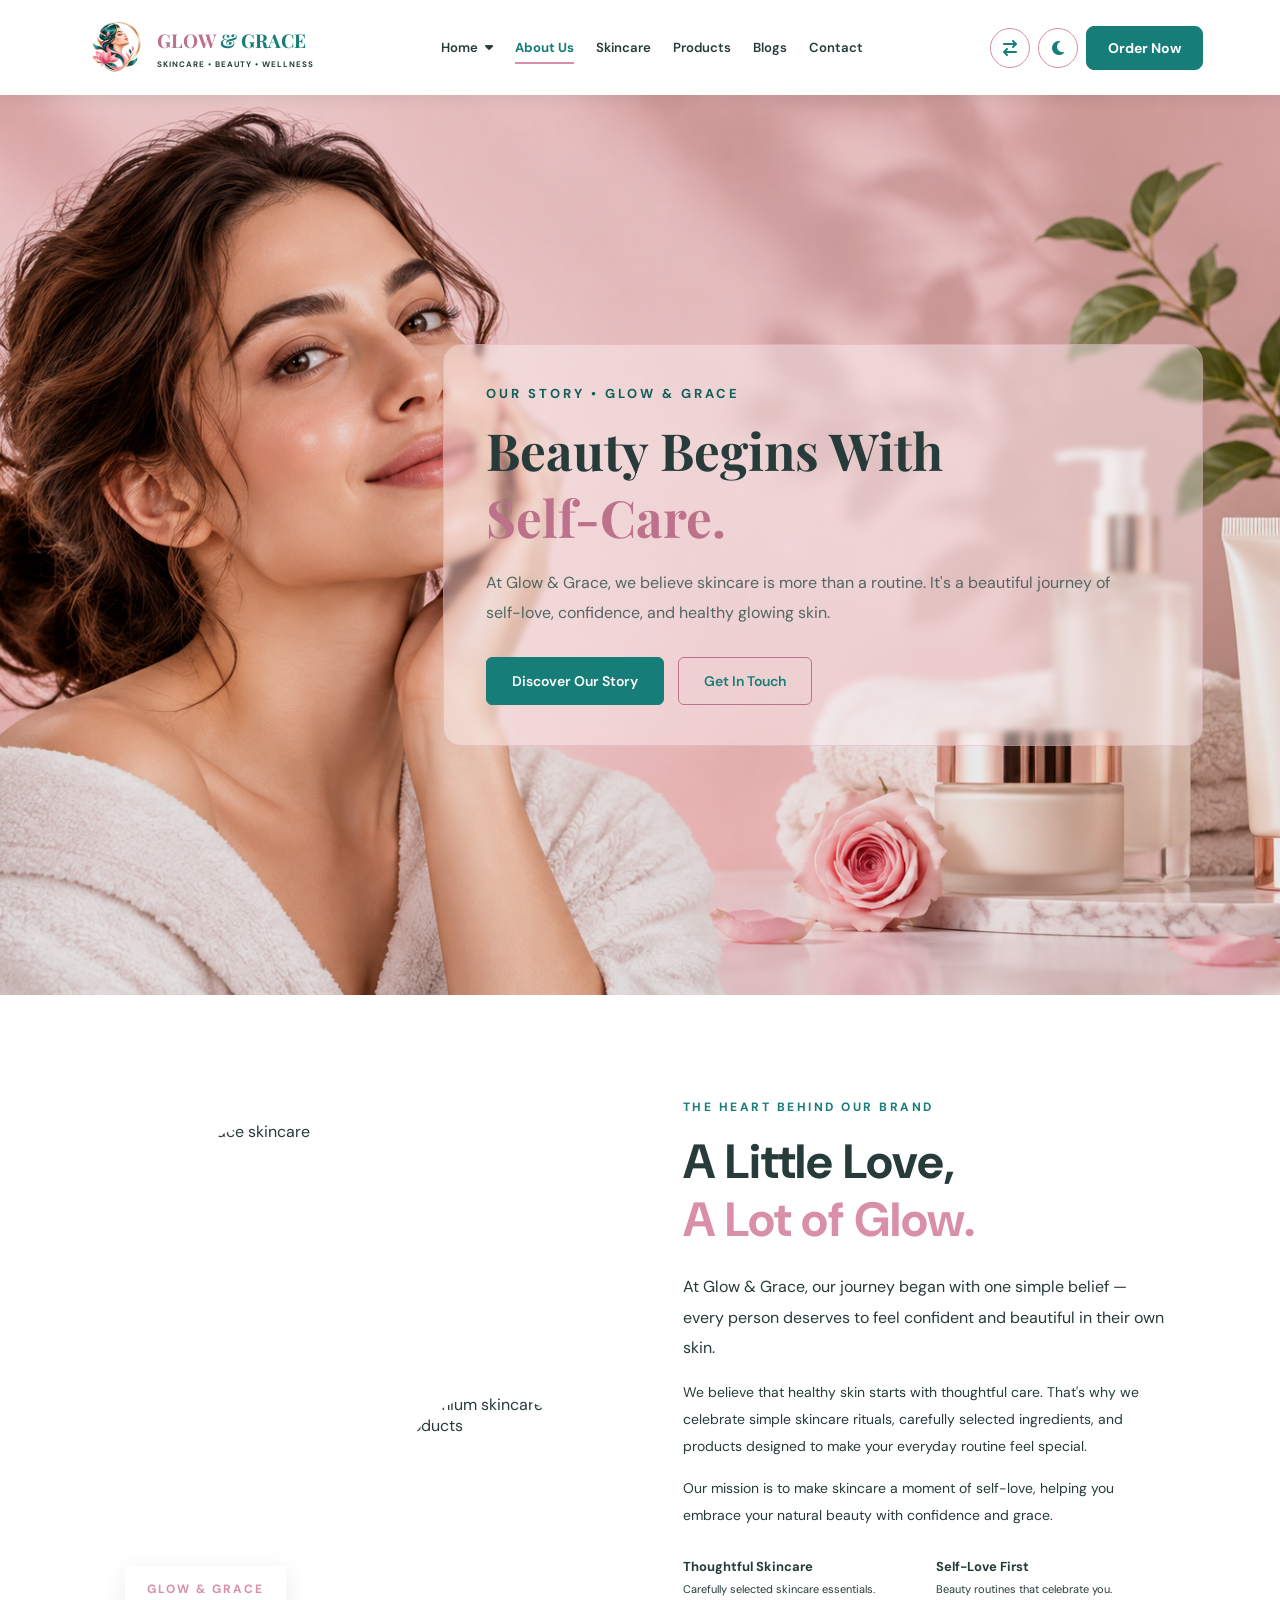
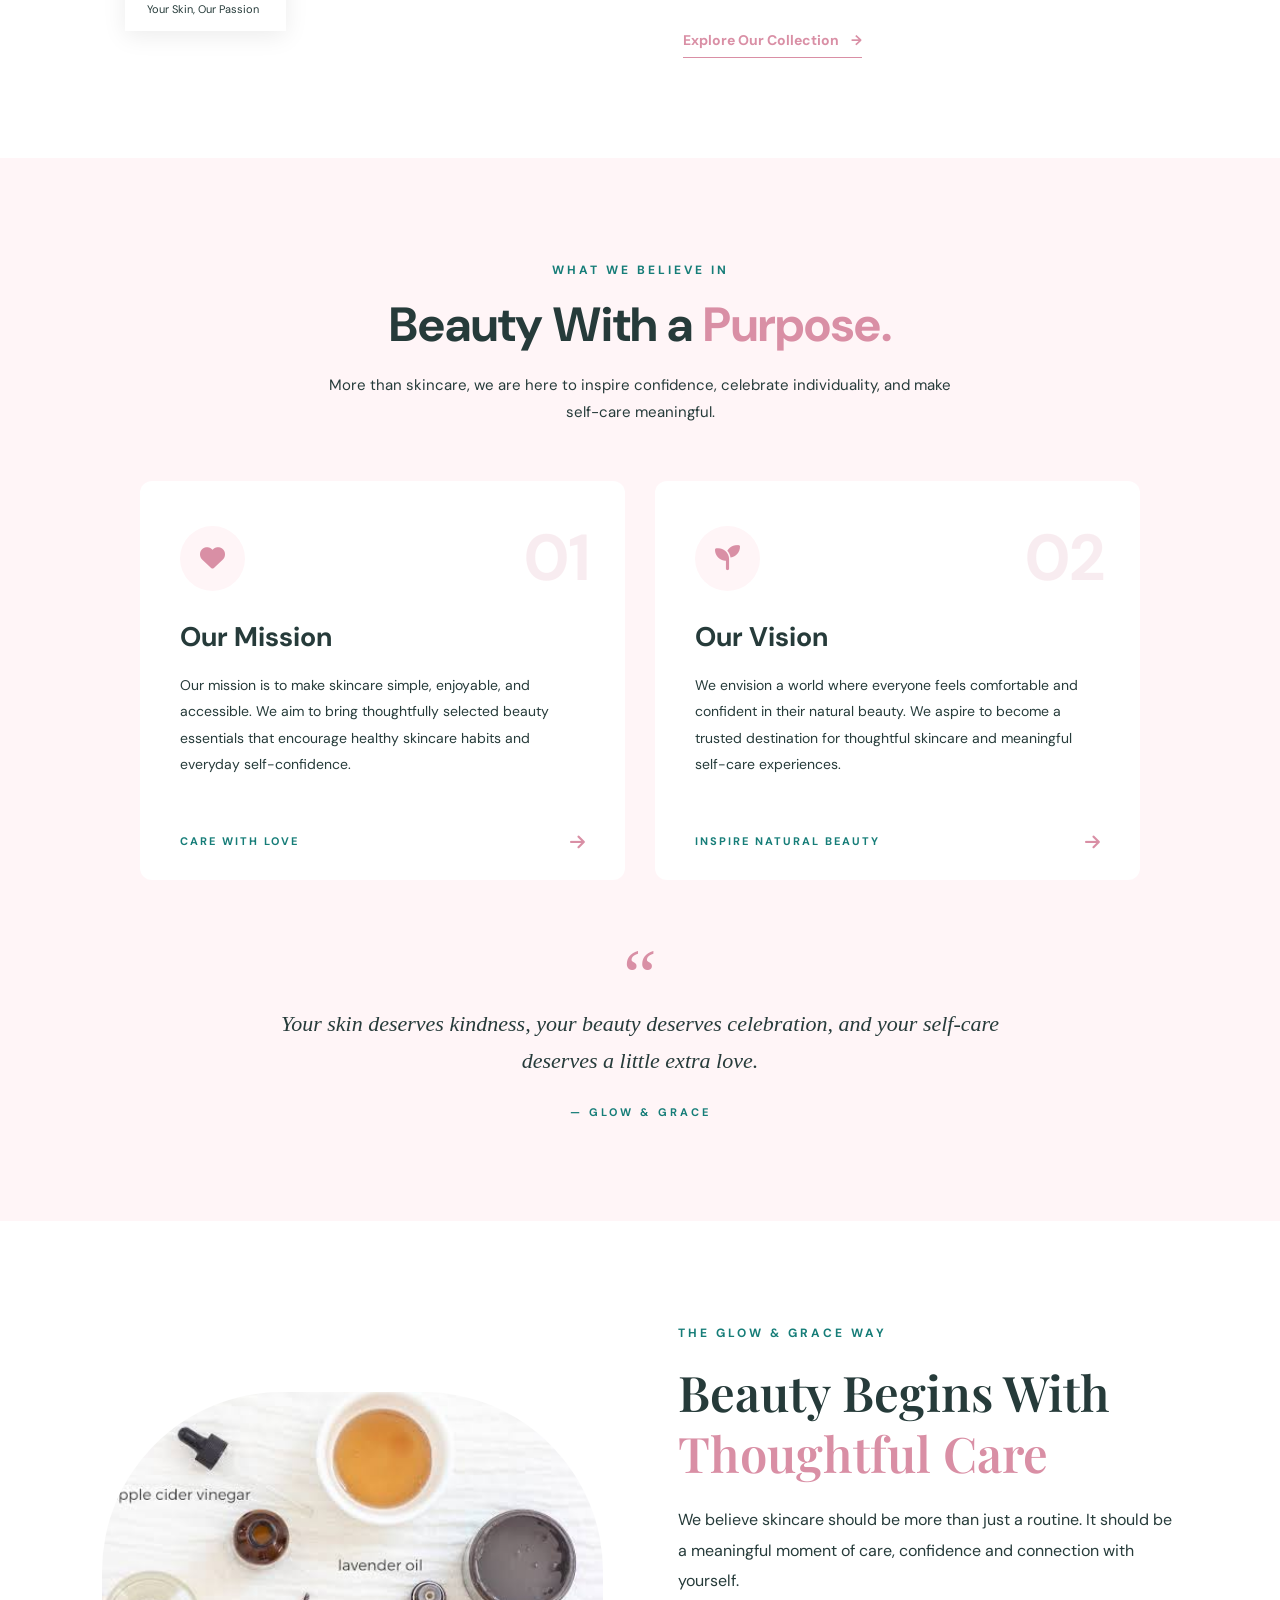
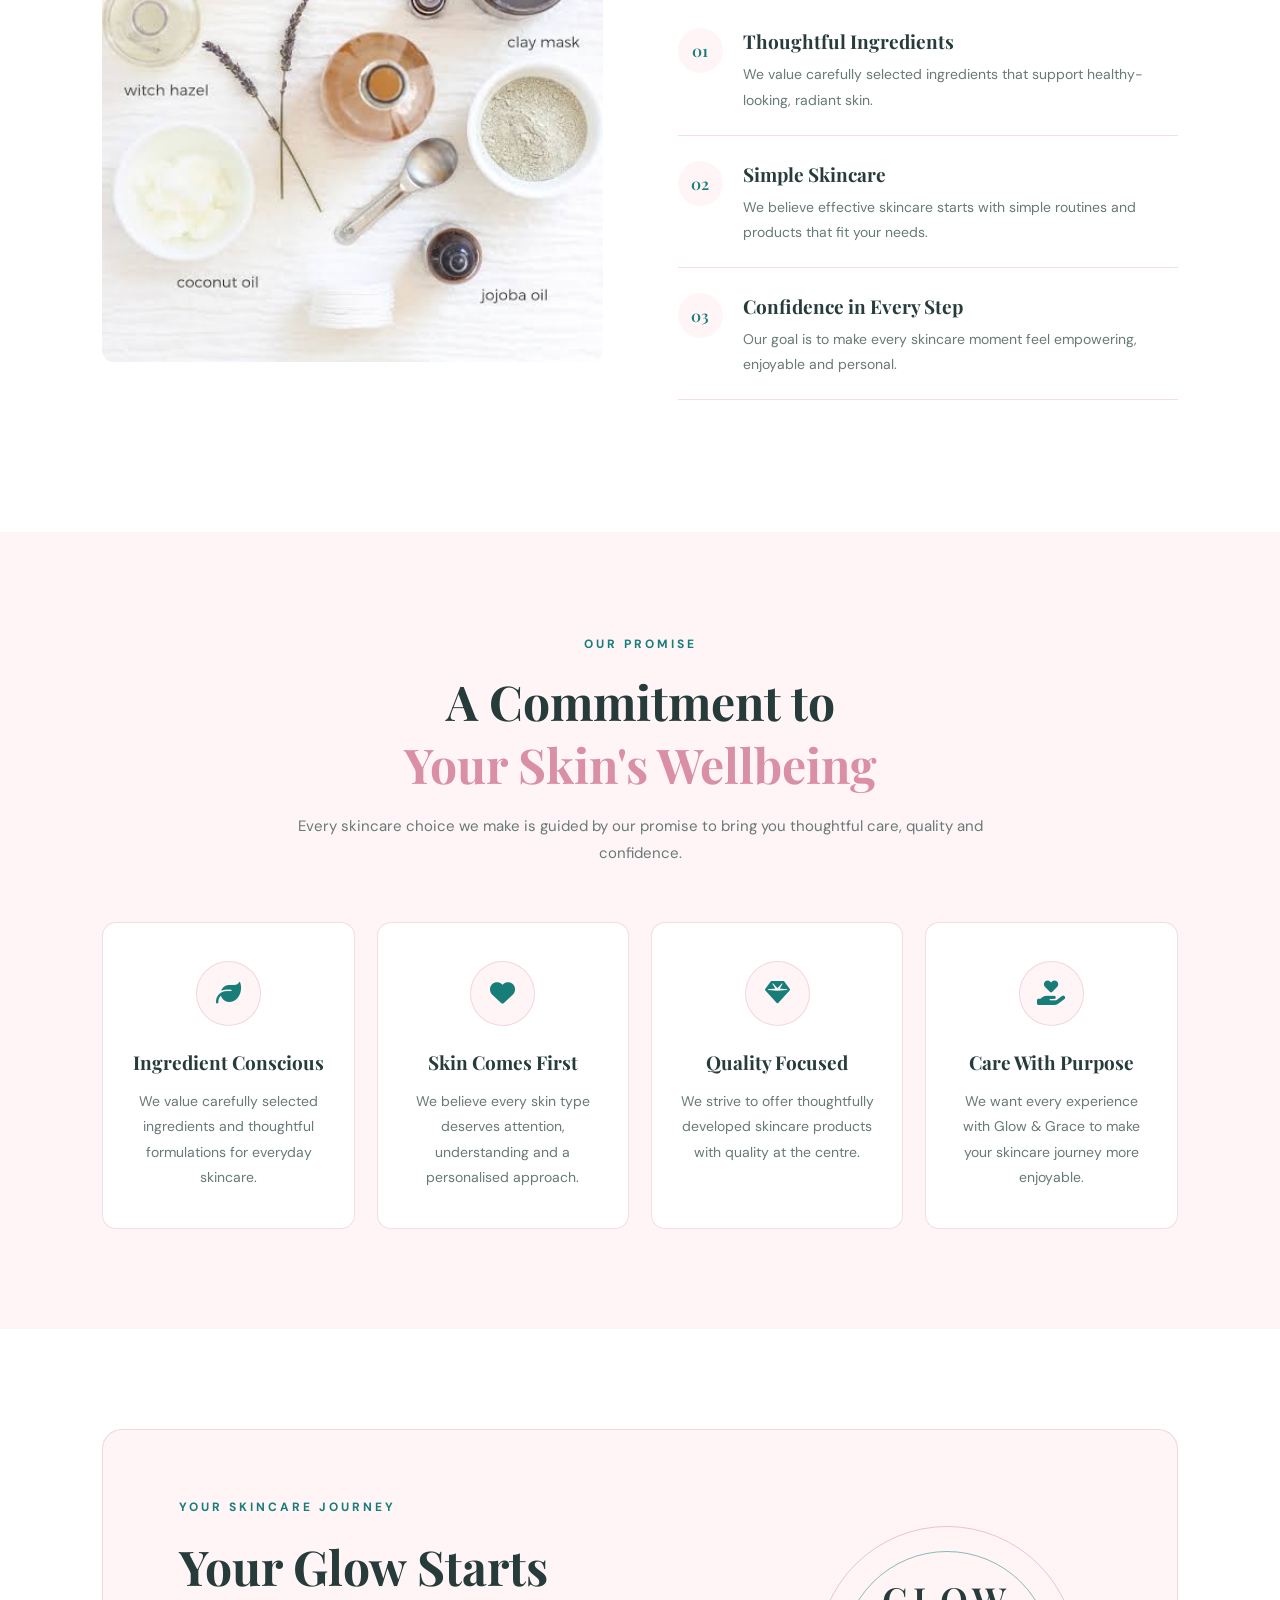
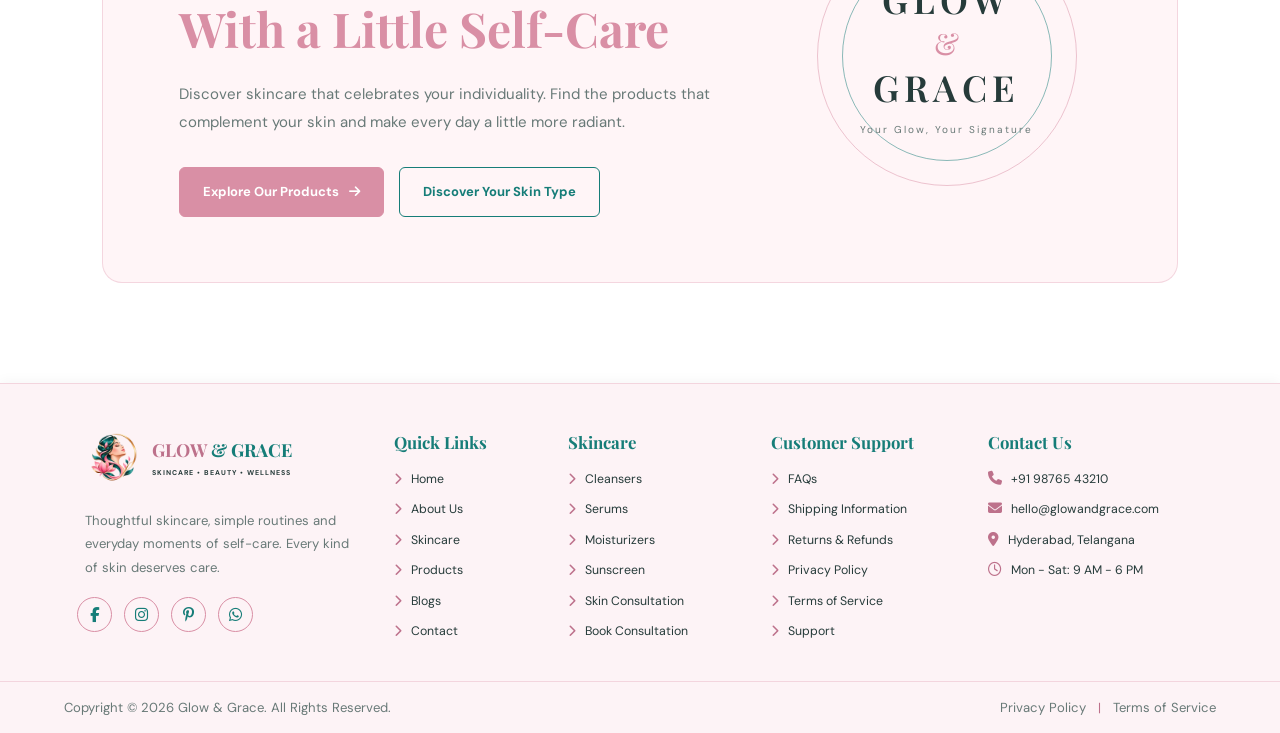
==== commit 22e9353d: "Add files via upload" ====
--- a/about.html
+++ b/about.html
@@ -10,7 +10,7 @@
     <link rel="icon" type="image/png" href="Images/g&glogo1.png">
     <link rel="stylesheet" href="main.css">
     <link rel="stylesheet" href="about.css">
-    <script src="main.js"></script>
+    <script src="main.js" defer></script>
 
     <link rel="stylesheet"
     href="https://cdnjs.cloudflare.com/ajax/libs/font-awesome/6.7.2/css/all.min.css">
@@ -57,7 +57,7 @@
 
             </li>
 
-            <li><a href="about.html" class="nav-link" data-page="about">About Us</a></li>
+            <li><a href="about.html" class="nav-link active" data-page="about">About Us</a></li>
             <li><a href="skincare.html" class="nav-link" data-page="skincare">Skincare</a></li>
             <li><a href="products.html" class="nav-link" data-page="products">Products</a></li>
             <li><a href="blog.html" class="nav-link" data-page="blog">Blogs</a></li>
--- a/main.css
+++ b/main.css
@@ -123,7 +123,10 @@
     gap: 12px;
 }
 
-/* BRAND */
+
+/* =========================================
+   BRAND
+========================================= */
 
 .brand,
 .footer-brand {
@@ -197,15 +200,21 @@
     transition: color .25s ease;
 }
 
+/* ACTIVE AND HOVER COLOR */
+
 .nav-links a:hover,
 .nav-links a.active {
     color: var(--secondary-color);
 }
 
-/* NAV UNDERLINE */
+
+/* =========================================
+   NAVIGATION UNDERLINE
+========================================= */
 
 .nav-links > li:not(.dropdown) > a {
     position: relative;
+    display: inline-block;
     padding-block: 10px;
 }
 
@@ -230,6 +239,16 @@
 
 
 /* =========================================
+   ACTIVE NAV LINK - EXTRA FIX
+========================================= */
+
+.nav-links > li > a.active {
+    color: var(--secondary-color);
+    font-weight: 700;
+}
+
+
+/* =========================================
    HOME DROPDOWN
 ========================================= */
 
@@ -268,7 +287,17 @@
     width: 100%;
 }
 
-/* DROPDOWN MENU */
+/* HOME ACTIVE COLOR */
+
+.dropdown > .home-btn.active {
+    color: var(--secondary-color);
+    font-weight: 700;
+}
+
+
+/* =========================================
+   DROPDOWN MENU
+========================================= */
 
 .dropdown-menu {
     display: none;
@@ -759,6 +788,24 @@
         width: 100%;
     }
 
+    /* MOBILE ACTIVE LINK */
+
+    .nav-links > li:not(.dropdown) > a.active {
+        color: var(--secondary-color);
+        background: var(--soft-bg);
+        border-radius: 6px;
+    }
+
+    .nav-links > li:not(.dropdown) > a.active::after {
+        width: 100%;
+    }
+
+    .dropdown > .home-btn.active {
+        color: var(--secondary-color);
+        background: var(--soft-bg);
+        border-radius: 6px;
+    }
+
     .menu-toggle {
         display: inline-flex;
     }
